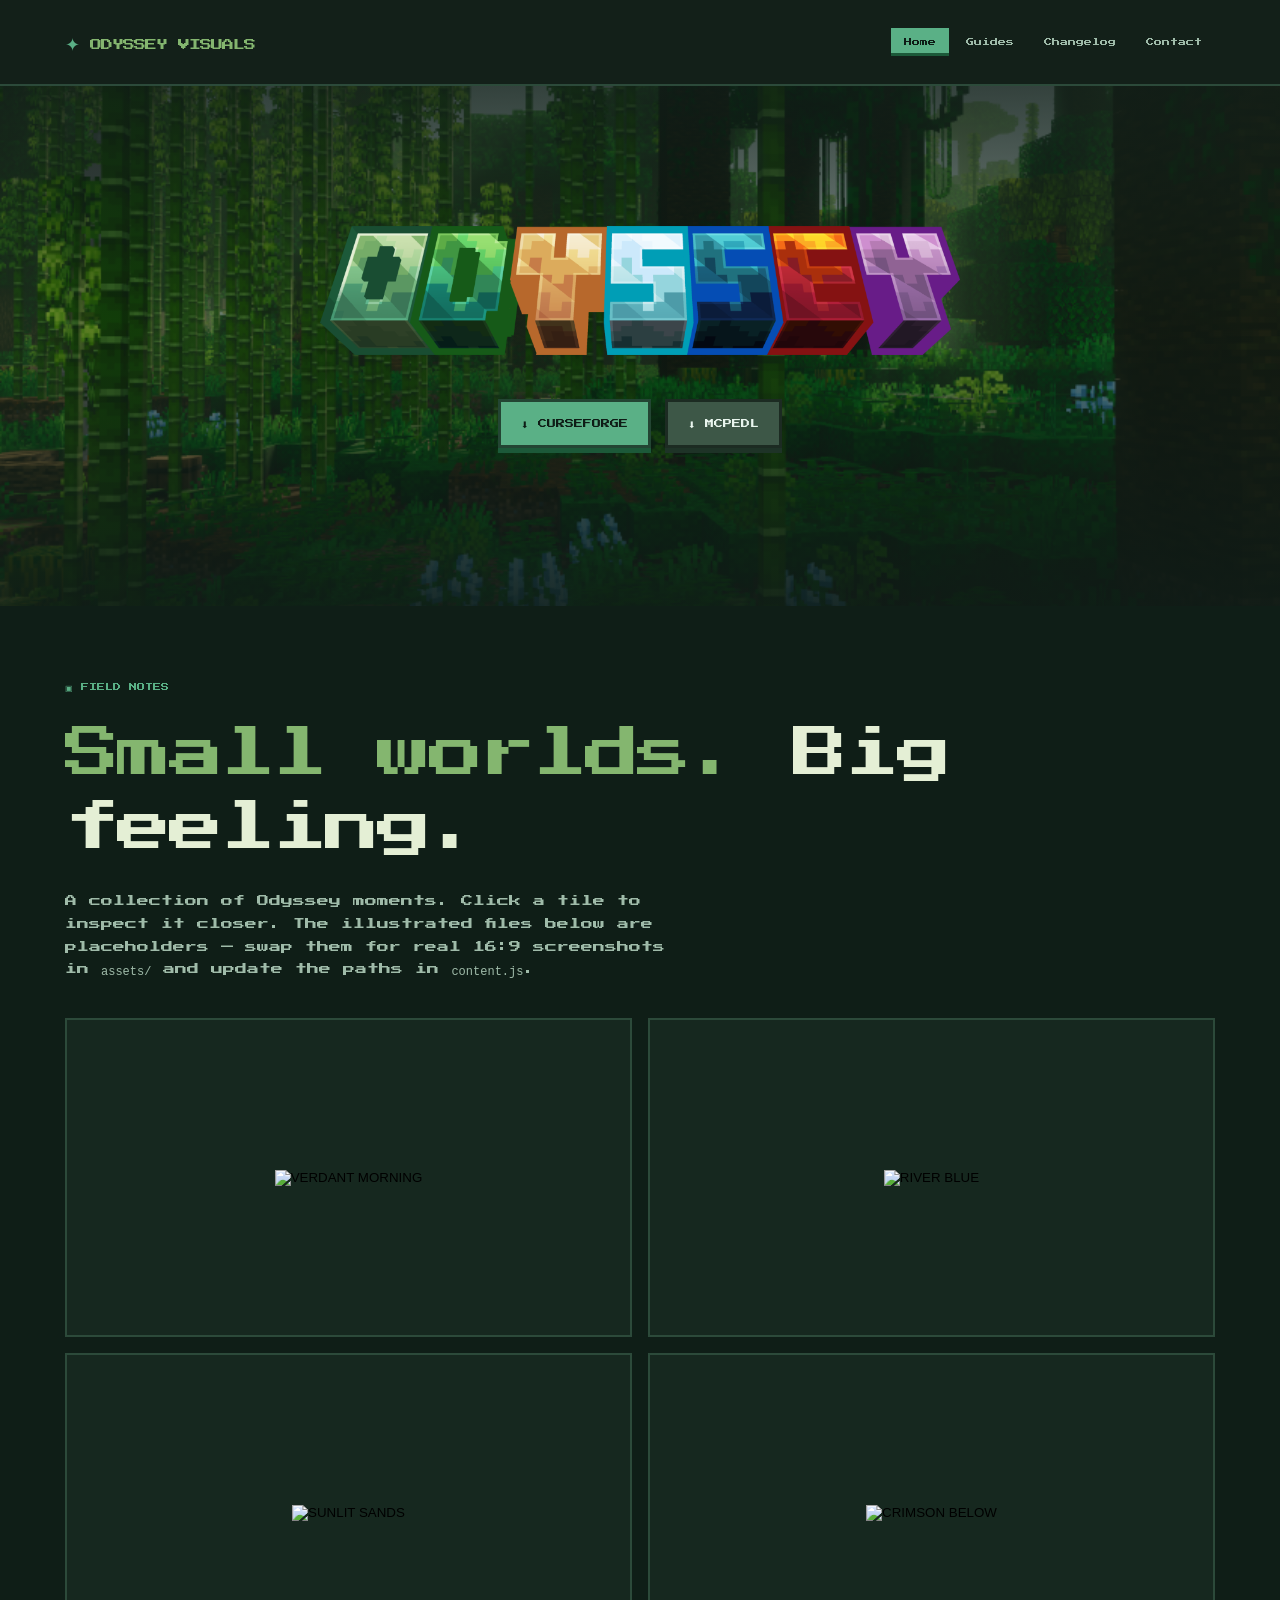
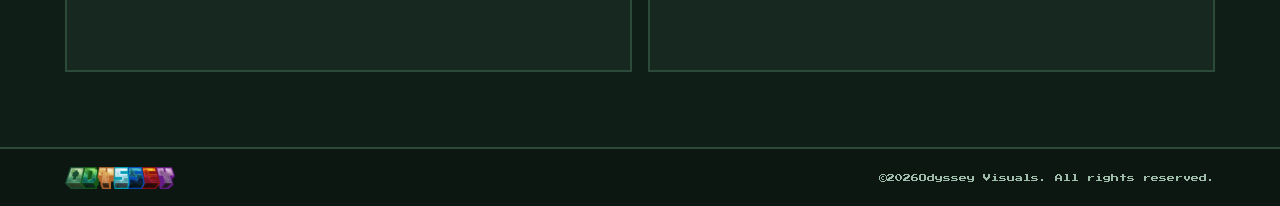
==== index.html @ f7ef612b "website files" ====
<!doctype html>
<html lang="en">
<head>
<meta charset="utf-8">
<meta name="viewport" content="width=device-width,initial-scale=1">
<title>Odyssey Visuals | Minecraft Bedrock Visual Pack</title>
<meta name="description" content="Odyssey Visuals is a cinematic visual pack for Minecraft Bedrock — softer light, atmospheric skies, and hand-tuned biome color.">
<link rel="canonical" href="https://odysseyvisuals.example.com/">
<meta property="og:type" content="website">
<meta property="og:title" content="Odyssey Visuals | Minecraft Bedrock Visual Pack">
<meta property="og:description" content="Cinematic skies, gentler light, and hand-tuned biome color for Minecraft Bedrock.">
<meta property="og:image" content="assets/forest-odyssey.png">
<meta property="og:url" content="https://odysseyvisuals.example.com/">
<meta name="twitter:card" content="summary_large_image">
<link rel="icon" href="assets/favicon.png" type="image/png">
<link rel="preconnect" href="https://fonts.googleapis.com">
<link rel="preconnect" href="https://fonts.gstatic.com" crossorigin>
<link rel="stylesheet" href="https://fonts.googleapis.com/css2?family=Manrope:wght@400;600;700;800&family=Press+Start+2P&display=swap">
<link rel="stylesheet" href="styles.css">
</head>
<body data-page="home">
<a class="skip-link" href="#main">Skip to content</a>
<header class="site-header" id="site-header"></header>

<main id="main">
  <section class="hero hero-banner">
    <div class="hero-banner-scrim" aria-hidden="true"></div>
    <div class="shell hero-banner-inner">
      <img class="hero-logo" src="assets/logo.png" alt="Odyssey Visuals logo">
      <div class="actions" id="hero-actions"></div>
    </div>
  </section>

  <section class="content-section gallery-page">
    <div class="shell gallery-intro">
      <p class="pixel-tag">▣ FIELD NOTES</p>
      <h2>Small worlds. <em>Big feeling.</em></h2>
      <p>A collection of Odyssey moments. Click a tile to inspect it closer. The illustrated files below are placeholders — swap them for real 16:9 screenshots in <code>assets/</code> and update the paths in <code>content.js</code>.</p>
    </div>
    <div class="shell home-gallery-grid" id="gallery-grid"></div>
  </section>

</main>

<dialog class="lightbox" aria-label="Expanded gallery image">
  <button class="lightbox-close" aria-label="Close gallery">×</button>
  <img src="" alt="">
</dialog>

<footer class="site-footer" id="site-footer"></footer>
<script src="content.js"></script>
<script src="site.js"></script>
<script src="script.js"></script>
</body>
</html>
---- styles.css ----
:root{
  --bg:#0f1e17;
  --panel:#16281f;
  --panel-line:#2c4a3a;
  --ink:#e9f5ee;
  --muted:#9fbba9;
  --jade:#5ab086;
  --jade-light:#84b66f;
  --jade-deep:#1c5939;
  --mist:#cbe0af;
  --mint:#e4efd5;
  --line:#5ab0862e;
  --discord:#5865f2;
  --discord-dark:#3c45a5;
  --discord-light:#eef0ff;
  --pixel:'Press Start 2P',monospace
}
*{box-sizing:border-box}
html{scroll-behavior:smooth}
body{margin:0;background:var(--bg);color:var(--ink);font:12px/1.9 var(--pixel)}
.shell{width:min(1150px,calc(100% - 48px));margin:auto}
.skip-link{position:fixed;top:-60px;left:20px;z-index:20;background:var(--jade);color:#0e1c16;padding:8px}
.skip-link:focus{top:15px}
a{color:inherit;text-decoration:none}
h1,h2,h3,p{margin-top:0}
h1,h2{font:clamp(27px,4.4vw,55px)/1.35 var(--pixel);letter-spacing:-3px;margin-bottom:25px;color:var(--jade-light)}
h1 em,h2 em{font-style:normal;color:var(--mint)}
.pixel-tag{font:8px/1.7 var(--pixel);color:var(--jade);margin:0 0 22px;line-height:1.7}

/* ---------- Header ---------- */
.site-header{position:relative;z-index:8;border-bottom:2px solid var(--panel-line);background:#132019}
.nav{min-height:84px;display:flex;align-items:center;justify-content:space-between;gap:20px}
.brand{font:12px/1 var(--pixel);letter-spacing:-1px;color:var(--jade-light);white-space:nowrap}
.brand span{color:var(--jade);font-size:18px}
.nav-links{display:flex;align-items:center;gap:4px}
.nav-links a{padding:10px 13px;color:var(--muted);font:8px/1 var(--pixel);border:none;white-space:nowrap;border-radius:0;transition:background .15s,color .15s}
.nav-links a:hover{color:var(--ink);background:#1e332a}
.nav-links a.active{
  color:#0e1c16;
  background:var(--jade);
  box-shadow:inset 0 -3px 0 0 #1c5939;
}
.menu-toggle{display:none}

/* ---------- Buttons / stats ---------- */
.actions{display:flex;gap:14px;flex-wrap:wrap;margin:30px 0 20px}
.mc-button{
  position:relative;
  display:inline-block;
  background:#3d5747;
  color:var(--ink);
  padding:15px 20px;
  font:9px/1.5 var(--pixel);
  border:3px solid #1c2b22;
  border-radius:0;
  box-shadow:0 5px 0 0 #1e3327;
  transform:translateY(0);
  transition:transform .12s ease,box-shadow .12s ease,filter .1s ease;
}
.mc-button:hover{
  filter:brightness(1.15);
  transform:translateY(-3px);
  box-shadow:0 8px 0 0 #1e3327;
}
.mc-button:active{
  transform:translateY(2px);
  box-shadow:0 2px 0 0 #1e3327;
  filter:brightness(.9);
}
.mc-button.primary{
  background:var(--jade);
  color:#0e1c16;
  border-color:#234533;
  box-shadow:0 5px 0 0 #1c5939;
}
.mc-button.primary:hover{
  box-shadow:0 8px 0 0 #1c5939;
}
.mc-button.primary:active{
  box-shadow:0 2px 0 0 #1c5939;
}
.stat-row{display:flex;flex-wrap:wrap;gap:20px;color:var(--muted);font:8px/1.5 var(--pixel)}

/* ---------- Hero ---------- */
.hero-banner{padding:0;min-height:520px;display:flex;align-items:center;justify-content:center;position:relative;background:url('assets/hero-banner.png') center/cover no-repeat,#152219}
.hero-banner-scrim{position:absolute;inset:0;background:linear-gradient(180deg,#101c17cc,#101c1766 45%,#101c17e6)}
.hero-banner-inner{position:relative;z-index:1;text-align:center;display:flex;flex-direction:column;align-items:center;padding:70px 0}
.hero-logo{width:min(640px,85%);height:auto}
.hero-banner-inner .pixel-tag{margin:26px 0 6px;text-align:center}
.hero-banner-inner .actions{justify-content:center;margin:44px 0 18px}
.hero-banner-inner .stat-row{justify-content:center}

/* ---------- Sections ---------- */
.block-section{padding:88px 0}
.intro{background:var(--panel)}
.two-col{display:grid;grid-template-columns:1fr .9fr;gap:80px;align-items:end}
.two-col>p{color:var(--muted);font-size:14px}
.home-cards{display:grid;grid-template-columns:repeat(3,1fr);gap:15px;margin-top:55px}
.path-card{min-height:175px;padding:23px;display:flex;flex-direction:column;border:2px solid var(--panel-line);background:var(--panel);border-radius:0;transition:border-color .15s,transform .15s}
.path-card:hover{border-color:var(--jade);transform:translateY(-3px)}
.path-card span{font-size:31px;margin-bottom:auto;color:var(--jade)}
.path-card b{font:11px/1.5 var(--pixel)}
.path-card small{color:var(--muted);margin-top:12px;font:7px/1.5 var(--pixel)}

.update-strip{padding:70px 0;background:var(--panel);border-top:2px solid var(--panel-line);border-bottom:2px solid var(--panel-line)}
.update-inner{display:flex;justify-content:space-between;align-items:center;gap:30px}
.update-inner h2{font-size:27px;margin:0 0 12px}
.update-inner p:not(.pixel-tag){color:var(--muted);margin:0;font-size:12px}

.site-footer{border-top:2px solid var(--panel-line);background:#0d1712;padding:18px 0}
.footer-inner{display:flex;justify-content:space-between;gap:16px;align-items:center;color:var(--muted);font-size:8px}
.footer-inner p{font-size:8px;margin:0;line-height:1;display:flex;align-items:center}
.footer-brand{display:inline-flex;align-items:center}
.footer-brand img{height:22px;width:auto;display:block}
.footer-social a{color:var(--jade-light);text-decoration:underline}
.footer-social a:hover{color:var(--jade)}

.page-hero{padding:70px 0 52px;border-bottom:2px solid var(--panel-line);background:var(--panel)}
.page-hero h1{margin:0}
.page-hero p{max-width:680px;color:var(--muted)}
.page-intro{margin-bottom:34px}
.page-intro h1{font-size:clamp(24px,3.4vw,38px)}
.page-intro p:not(.pixel-tag){max-width:600px;color:var(--muted);margin-top:10px;font-size:12px}

/* ---------- Discord / email ---------- */
.discord-section{padding:90px 0 70px;margin-top:0;background:var(--discord);overflow:hidden}
.discord-inner{display:flex;align-items:center;justify-content:space-between;gap:50px}
.discord-copy{max-width:520px}
.discord-float{width:min(400px,40vw);height:auto;flex-shrink:0;filter:drop-shadow(0 18px 22px #23278477);transform:rotate(12deg);animation:discord-bob 4.5s ease-in-out infinite}
@keyframes discord-bob{
  0%,100%{transform:rotate(12deg) translateY(0)}
  50%{transform:rotate(12deg) translateY(-26px)}
}
.discord-section .pixel-tag{color:#c7cdff}
.discord-section h2{color:#fff;margin-bottom:18px}
.discord-section h2 em{color:var(--discord-light);font-style:normal}
.discord-copy>p:not(.pixel-tag){max-width:480px;margin:0 0 14px;color:#dfe2ff;font-size:12px}
.discord-copy>p:not(.pixel-tag)+a{margin-top:16px;display:inline-block}
.discord-section .mc-button.primary{
  background:var(--discord-light);
  color:var(--discord-dark);
  border-color:#2c3380;
  box-shadow:0 5px 0 0 #2c3380;
}
.discord-section .mc-button.primary:hover{box-shadow:0 8px 0 0 #2c3380}
.discord-section .mc-button.primary:active{box-shadow:0 2px 0 0 #2c3380}
.email-section{background:var(--bg)}
.email-inner{display:grid;grid-template-columns:.8fr 1.2fr;gap:60px}
.email-inner>.email-copy>p:not(.pixel-tag){color:var(--muted);font-size:12px}

/* ---------- Panels / features / guides ---------- */
.content-section{padding:75px 0}
.pixel-panel{background:var(--panel);border:2px solid var(--panel-line);border-radius:0;padding:27px}
.feature-grid{display:grid;grid-template-columns:repeat(2,1fr);gap:16px}
.feature-card h3,.guide h3{font:12px/1.6 var(--pixel);margin:0 0 16px;color:var(--jade-light)}
.feature-card p{color:var(--muted);font-size:12px;margin:0}
.feature-icon{color:var(--jade);font-size:27px;display:block;margin-bottom:28px}

.guides-grid{display:grid;grid-template-columns:repeat(3,1fr);gap:16px}
.guide .platform{display:block;margin-bottom:22px;color:var(--mist);font:10px/1.5 var(--pixel)}
.guide ol{margin:0;padding-left:22px;color:var(--muted);font-size:12px}
.guide li{padding:8px 0}
.guide a{color:var(--jade);text-decoration:underline}

.faq{margin-top:55px}
.faq details{border-bottom:2px solid var(--line);padding:16px 0}
.faq summary{cursor:pointer;font:9px/1.8 var(--pixel);color:var(--jade-light);list-style:none}
.faq summary:after{content:'+';float:right;color:var(--jade)}
.faq details[open] summary:after{content:'−'}
.faq p{max-width:700px;color:var(--muted);font-size:12px;margin:14px 0 0}

/* ---------- Gallery ---------- */
.gallery-intro{margin-bottom:34px}
.gallery-intro h1{font-size:clamp(24px,3.4vw,38px);display:flex;flex-wrap:wrap;gap:0 14px;align-items:baseline}
.gallery-intro p:not(.pixel-tag){max-width:600px;color:var(--muted);margin-top:10px;font-size:12px}
.gallery-item{border:2px solid var(--panel-line);padding:0;background:var(--panel);position:relative;overflow:hidden;cursor:zoom-in;border-radius:0}
.gallery-item img{width:100%;height:100%;object-fit:cover;transition:transform .3s}
.gallery-item:hover img{transform:scale(1.05)}
.gallery-item span{position:absolute;left:10px;bottom:10px;padding:8px;background:#101c17e8;font:7px/1.5 var(--pixel);color:var(--jade-light)}
.home-gallery-grid{display:grid;grid-template-columns:repeat(2,1fr);gap:16px}
.home-gallery-grid .gallery-item{aspect-ratio:16/9;width:100%}
.home-gallery-grid .gallery-item img{width:100%;height:100%;object-fit:cover}

.lightbox{max-width:min(950px,92vw);width:90vw;padding:14px;border:2px solid var(--jade-deep);background:var(--bg);color:var(--ink);border-radius:0}
.lightbox::backdrop{background:#0a120ecc}
.lightbox img{display:block;width:100%;max-height:78vh;object-fit:contain}
.lightbox-close{position:absolute;right:22px;top:22px;background:#16261f;color:var(--jade);border:2px solid var(--jade);font:20px var(--pixel);cursor:pointer;border-radius:0}

/* ---------- Contact form ---------- */
.contact-form label{display:block;font:8px/1.5 var(--pixel);color:var(--jade-light);margin-bottom:17px}
input,textarea{display:block;width:100%;margin-top:9px;padding:12px;border:2px solid var(--panel-line);background:#0d1712;color:var(--ink);font:11px/1.7 var(--pixel);outline:0;border-radius:0}
input:focus,textarea:focus{border-color:var(--jade)}
textarea{resize:vertical}
.form-row{display:grid;grid-template-columns:1fr 1fr;gap:14px}
.form-status{color:var(--jade);font-size:11px;margin:15px 0 0}

/* ---------- Changelog ---------- */
.changelog{margin-top:45px}
.change{padding:20px 0;border-bottom:2px solid var(--line);cursor:pointer;transition:padding-left .15s}
.change:hover,.change:focus-visible{padding-left:10px}
.change b{font:9px/1.6 var(--pixel);color:var(--mist)}
.change h3{font-size:16px;margin:10px 0;color:var(--jade-light)}
.change p{color:var(--muted);font-size:12px;margin:0}
.change-more{display:inline-block;margin-top:12px;font:7px/1.5 var(--pixel);color:var(--jade)}
.changelog-modal #changelog-modal-body b{font:9px/1.6 var(--pixel);color:var(--mist)}
.changelog-modal #changelog-modal-body h3{font-size:20px;margin:12px 0 20px;color:var(--jade-light)}
.changelog-modal .change-details{margin:0;padding-left:20px;color:var(--muted);font-size:13px;line-height:1.8}
.changelog-modal .change-details li{padding:4px 0}

/* ---------- Misc ---------- */
.reveal{opacity:0;transform:translateY(15px);transition:.55s}
.reveal.show{opacity:1;transform:none}
:focus-visible{outline:2px solid var(--jade);outline-offset:2px}
.error-page{padding:120px 0;text-align:center}
.error-page .pixel-tag{justify-content:center}
.error-page h1{font-size:clamp(40px,8vw,80px)}

/* ---------- Responsive ---------- */
@media(max-width:850px){
  .menu-toggle{display:flex;flex-direction:column;gap:4px;background:transparent;border:0}
  .menu-toggle i{width:23px;height:3px;background:var(--jade)}
  .nav-links{display:none;position:absolute;left:24px;right:24px;top:75px;background:#132019;border:2px solid var(--panel-line);padding:16px;flex-direction:column;align-items:stretch;z-index:5;border-radius:0}
  .nav-links.is-open{display:flex}
  .nav-links a{padding:14px}
  .two-col,.email-inner{grid-template-columns:1fr;gap:38px}
  .discord-inner{flex-direction:column;text-align:center}
  .discord-copy{max-width:100%}
  .discord-copy>p:not(.pixel-tag){margin-left:auto;margin-right:auto}
  .guides-grid{grid-template-columns:1fr}
  .feature-grid{grid-template-columns:1fr 1fr}
  .update-inner{align-items:flex-start;flex-direction:column}
  .footer-inner{align-items:flex-start;flex-direction:column}
  .home-gallery-grid{grid-template-columns:1fr}
}
@media(max-width:520px){
  .shell{width:min(100% - 30px,1150px)}
  h1,h2{letter-spacing:-2px}
  .home-cards,.feature-grid{grid-template-columns:1fr}
  .form-row{grid-template-columns:1fr}
  .stat-row{gap:10px}
  .footer-inner{font-size:7px}
  .hero-banner{min-height:400px}
  .hero-logo{width:90%}
  .discord-section{padding:56px 0}
  .discord-float{width:min(150px,55vw);height:auto}
}
@media(prefers-reduced-motion:reduce){
  .reveal{opacity:1;transform:none;transition:none}
  html{scroll-behavior:auto}
  .discord-float{animation:none;transform:rotate(12deg)}
}
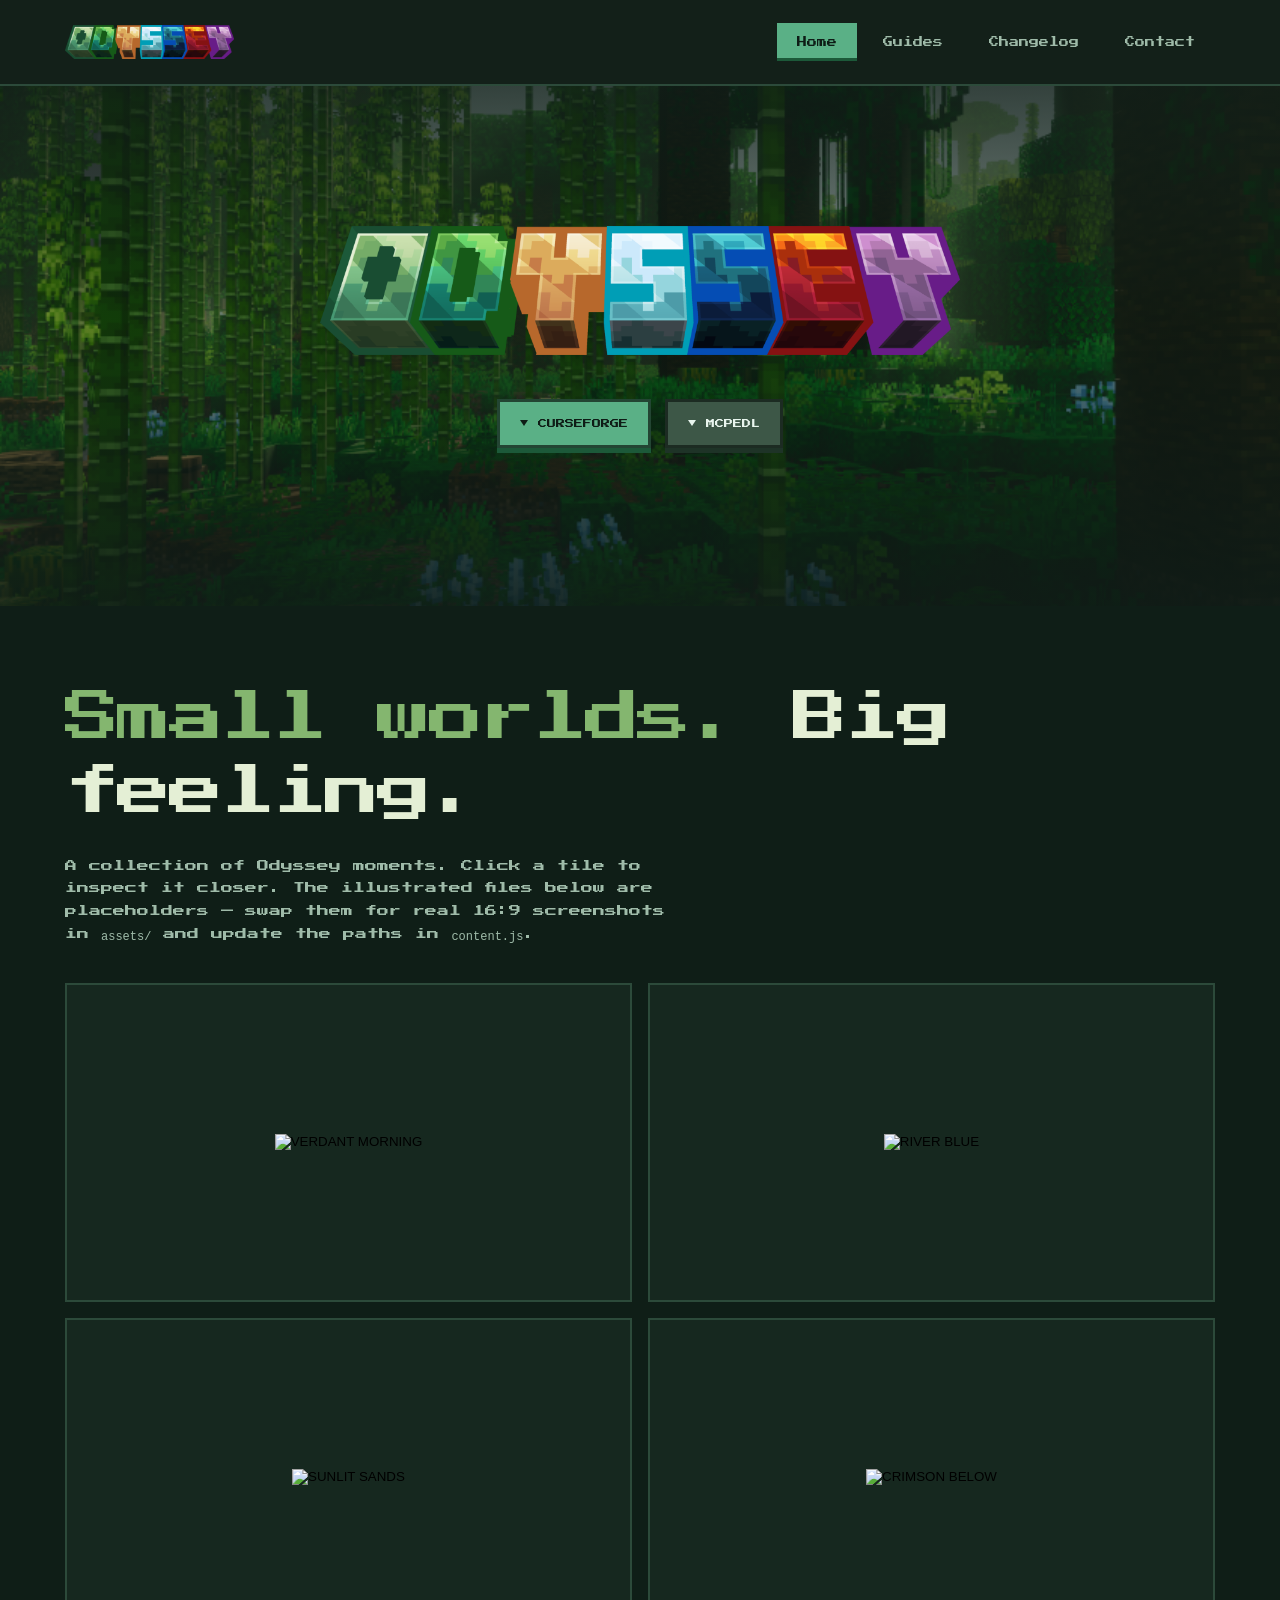
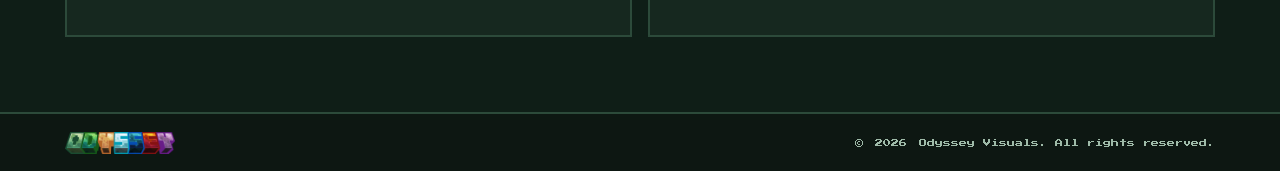
==== commit e79ab456: "many page updates]" ====
--- a/index.html
+++ b/index.html
@@ -33,7 +33,6 @@
 
   <section class="content-section gallery-page">
     <div class="shell gallery-intro">
-      <p class="pixel-tag">▣ FIELD NOTES</p>
       <h2>Small worlds. <em>Big feeling.</em></h2>
       <p>A collection of Odyssey moments. Click a tile to inspect it closer. The illustrated files below are placeholders — swap them for real 16:9 screenshots in <code>assets/</code> and update the paths in <code>content.js</code>.</p>
     </div>
--- a/styles.css
+++ b/styles.css
@@ -30,10 +30,10 @@
 /* ---------- Header ---------- */
 .site-header{position:relative;z-index:8;border-bottom:2px solid var(--panel-line);background:#132019}
 .nav{min-height:84px;display:flex;align-items:center;justify-content:space-between;gap:20px}
-.brand{font:12px/1 var(--pixel);letter-spacing:-1px;color:var(--jade-light);white-space:nowrap}
-.brand span{color:var(--jade);font-size:18px}
-.nav-links{display:flex;align-items:center;gap:4px}
-.nav-links a{padding:10px 13px;color:var(--muted);font:8px/1 var(--pixel);border:none;white-space:nowrap;border-radius:0;transition:background .15s,color .15s}
+.brand{display:inline-flex;align-items:center}
+.brand img{height:34px;width:auto;display:block}
+.nav-links{display:flex;align-items:center;gap:6px}
+.nav-links a{padding:14px 20px;color:var(--muted);font:10px/1 var(--pixel);border:none;white-space:nowrap;border-radius:0;transition:background .15s,color .15s}
 .nav-links a:hover{color:var(--ink);background:#1e332a}
 .nav-links a.active{
   color:#0e1c16;
@@ -46,7 +46,9 @@
 .actions{display:flex;gap:14px;flex-wrap:wrap;margin:30px 0 20px}
 .mc-button{
   position:relative;
-  display:inline-block;
+  display:inline-flex;
+  align-items:center;
+  gap:10px;
   background:#3d5747;
   color:var(--ink);
   padding:15px 20px;
@@ -79,6 +81,9 @@
 .mc-button.primary:active{
   box-shadow:0 2px 0 0 #1c5939;
 }
+.mc-icon-arrow{display:inline-block;width:0;height:0;border-top:4px solid transparent;border-bottom:4px solid transparent;border-left:6px solid currentColor;vertical-align:middle}
+.mc-icon-arrow-left{display:inline-block;width:0;height:0;border-top:4px solid transparent;border-bottom:4px solid transparent;border-right:6px solid currentColor;vertical-align:middle}
+.mc-icon-down{display:inline-block;width:0;height:0;border-left:4px solid transparent;border-right:4px solid transparent;border-top:6px solid currentColor;vertical-align:middle}
 .stat-row{display:flex;flex-wrap:wrap;gap:20px;color:var(--muted);font:8px/1.5 var(--pixel)}
 
 /* ---------- Hero ---------- */
@@ -109,7 +114,7 @@
 
 .site-footer{border-top:2px solid var(--panel-line);background:#0d1712;padding:18px 0}
 .footer-inner{display:flex;justify-content:space-between;gap:16px;align-items:center;color:var(--muted);font-size:8px}
-.footer-inner p{font-size:8px;margin:0;line-height:1;display:flex;align-items:center}
+.footer-inner p{font-size:8px;margin:0;line-height:1;display:flex;align-items:center;gap:4px}
 .footer-brand{display:inline-flex;align-items:center}
 .footer-brand img{height:22px;width:auto;display:block}
 .footer-social a{color:var(--jade-light);text-decoration:underline}
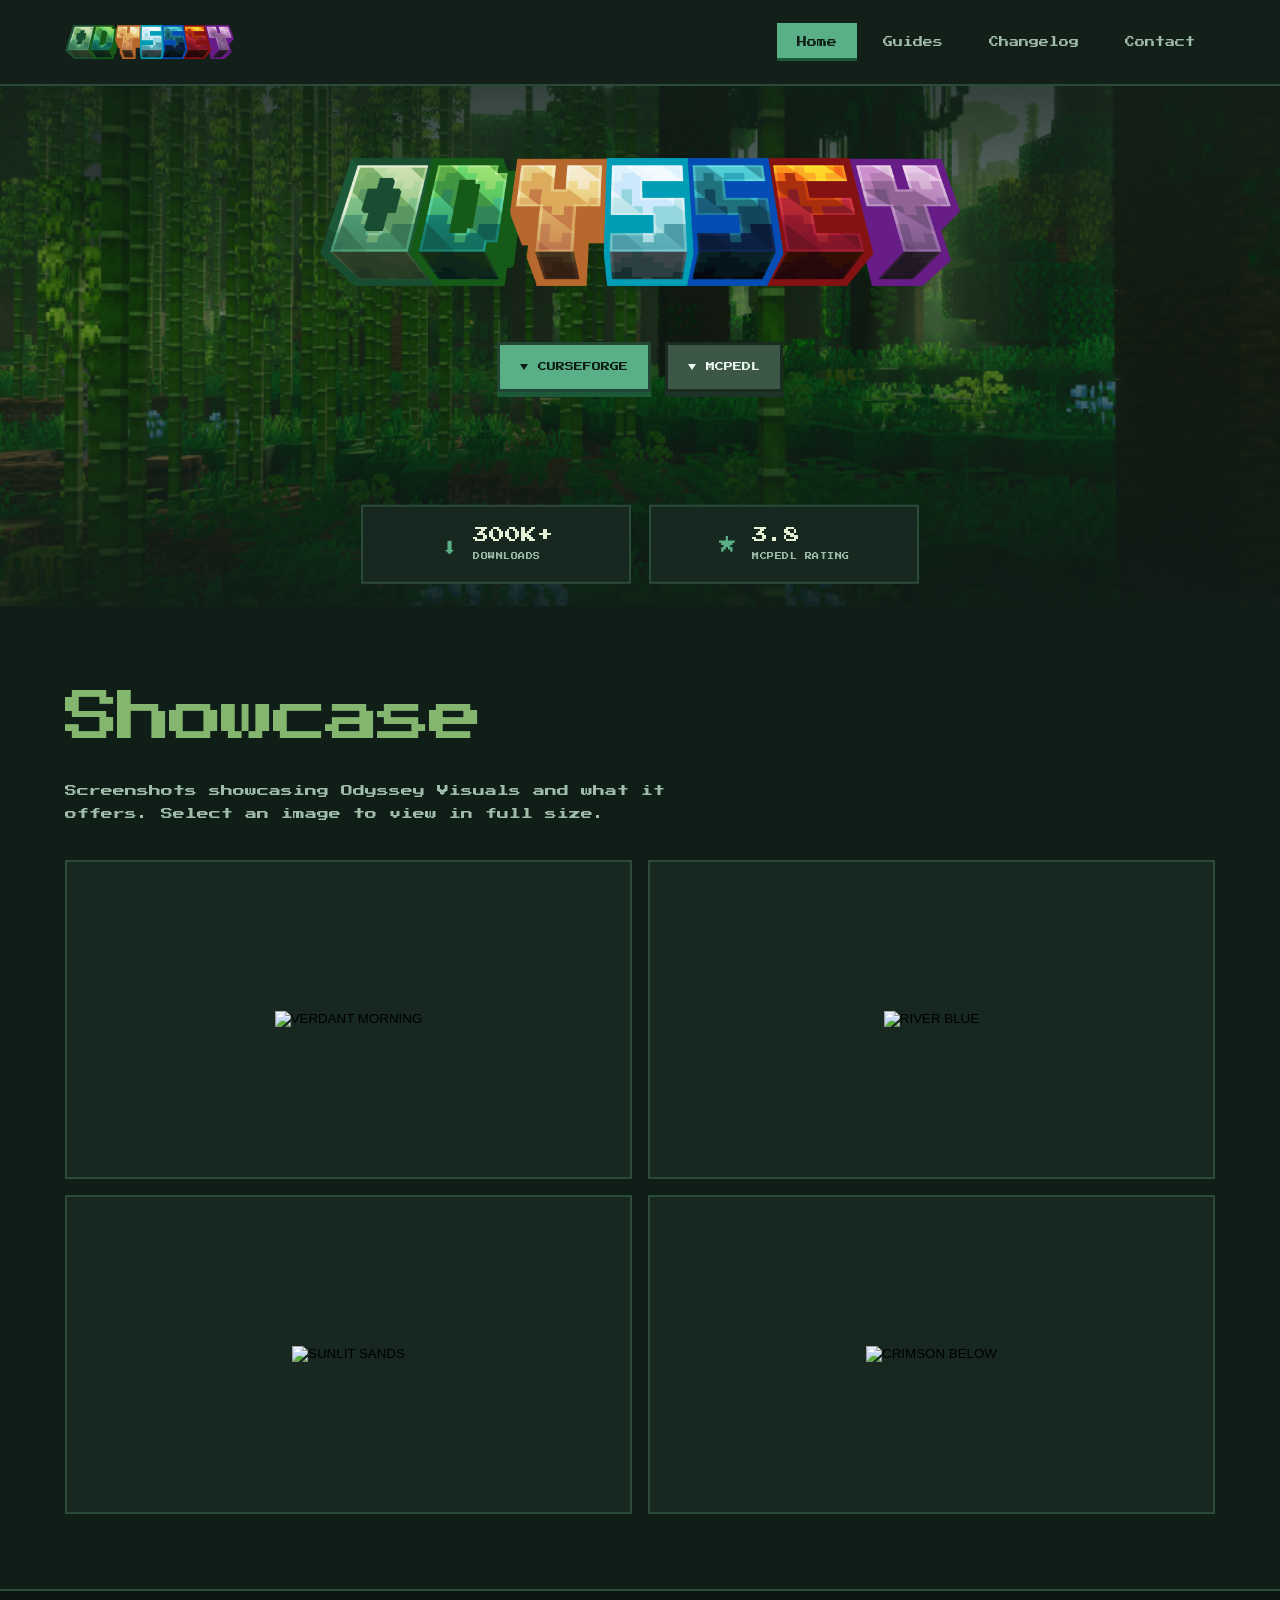
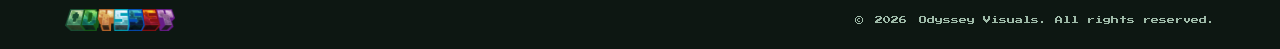
==== commit 4a8ce25d: "more tweaks" ====
--- a/index.html
+++ b/index.html
@@ -29,12 +29,13 @@
       <img class="hero-logo" src="assets/logo.png" alt="Odyssey Visuals logo">
       <div class="actions" id="hero-actions"></div>
     </div>
+    <div class="shell stats-strip" id="stats-strip"></div>
   </section>
 
   <section class="content-section gallery-page">
     <div class="shell gallery-intro">
-      <h2>Small worlds. <em>Big feeling.</em></h2>
-      <p>A collection of Odyssey moments. Click a tile to inspect it closer. The illustrated files below are placeholders — swap them for real 16:9 screenshots in <code>assets/</code> and update the paths in <code>content.js</code>.</p>
+      <h2>Showcase</h2>
+      <p>Screenshots showcasing Odyssey Visuals and what it offers. Select an image to view in full size.</p>
     </div>
     <div class="shell home-gallery-grid" id="gallery-grid"></div>
   </section>
--- a/styles.css
+++ b/styles.css
@@ -87,12 +87,12 @@
 .stat-row{display:flex;flex-wrap:wrap;gap:20px;color:var(--muted);font:8px/1.5 var(--pixel)}
 
 /* ---------- Hero ---------- */
-.hero-banner{padding:0;min-height:520px;display:flex;align-items:center;justify-content:center;position:relative;background:url('assets/hero-banner.png') center/cover no-repeat,#152219}
+.hero-banner{padding:0 0 60px;min-height:520px;display:flex;flex-direction:column;align-items:center;justify-content:center;position:relative;background:url('assets/hero-banner.png') center/cover no-repeat,#152219}
 .hero-banner-scrim{position:absolute;inset:0;background:linear-gradient(180deg,#101c17cc,#101c1766 45%,#101c17e6)}
 .hero-banner-inner{position:relative;z-index:1;text-align:center;display:flex;flex-direction:column;align-items:center;padding:70px 0}
 .hero-logo{width:min(640px,85%);height:auto}
 .hero-banner-inner .pixel-tag{margin:26px 0 6px;text-align:center}
-.hero-banner-inner .actions{justify-content:center;margin:44px 0 18px}
+.hero-banner-inner .actions{justify-content:center;margin:56px 0 0}
 .hero-banner-inner .stat-row{justify-content:center}
 
 /* ---------- Sections ---------- */
@@ -149,6 +149,28 @@
 }
 .discord-section .mc-button.primary:hover{box-shadow:0 8px 0 0 #2c3380}
 .discord-section .mc-button.primary:active{box-shadow:0 2px 0 0 #2c3380}
+.shine-btn{overflow:hidden}
+.shine-btn::after{
+  content:'';
+  position:absolute;
+  top:-40%;
+  left:-60%;
+  width:35%;
+  height:180%;
+  background:linear-gradient(115deg,transparent 0%,transparent 20%,#5865f27a 50%,transparent 80%,transparent 100%);
+  transform:skewX(-20deg);
+  animation:shine-sweep 3.2s ease-in-out infinite;
+  pointer-events:none;
+  mix-blend-mode:multiply;
+}
+@keyframes shine-sweep{
+  0%{left:-60%}
+  35%{left:130%}
+  100%{left:130%}
+}
+@media(prefers-reduced-motion:reduce){
+  .shine-btn::after{animation:none;display:none}
+}
 .email-section{background:var(--bg)}
 .email-inner{display:grid;grid-template-columns:.8fr 1.2fr;gap:60px}
 .email-inner>.email-copy>p:not(.pixel-tag){color:var(--muted);font-size:12px}
@@ -178,6 +200,7 @@
 .gallery-intro{margin-bottom:34px}
 .gallery-intro h1{font-size:clamp(24px,3.4vw,38px);display:flex;flex-wrap:wrap;gap:0 14px;align-items:baseline}
 .gallery-intro p:not(.pixel-tag){max-width:600px;color:var(--muted);margin-top:10px;font-size:12px}
+.gallery-intro p code{font:inherit;background:#0d1712;border:1px solid var(--panel-line);padding:2px 5px;color:var(--mist)}
 .gallery-item{border:2px solid var(--panel-line);padding:0;background:var(--panel);position:relative;overflow:hidden;cursor:zoom-in;border-radius:0}
 .gallery-item img{width:100%;height:100%;object-fit:cover;transition:transform .3s}
 .gallery-item:hover img{transform:scale(1.05)}
@@ -185,6 +208,36 @@
 .home-gallery-grid{display:grid;grid-template-columns:repeat(2,1fr);gap:16px}
 .home-gallery-grid .gallery-item{aspect-ratio:16/9;width:100%}
 .home-gallery-grid .gallery-item img{width:100%;height:100%;object-fit:cover}
+
+.stats-strip{
+  position:relative;
+  z-index:2;
+  transform:translateY(50%);
+  display:flex;
+  justify-content:center;
+  gap:18px;
+  width:min(620px,calc(100% - 48px));
+}
+.stat-block{
+  flex:1;
+  max-width:270px;
+  display:flex;
+  align-items:center;
+  justify-content:center;
+  gap:14px;
+  padding:20px 22px;
+  background:var(--panel);
+  border:2px solid var(--panel-line);
+}
+.stat-icon{flex-shrink:0;display:flex;align-items:center;justify-content:center;font-size:18px;line-height:1;color:var(--jade);width:20px;align-self:center}
+.stat-text{display:flex;flex-direction:column}
+.stat-block b{display:block;font:16px/1 var(--pixel);color:var(--mint);margin-bottom:9px}
+.stat-label{display:block;font:7px/1.5 var(--pixel);color:var(--muted);letter-spacing:.5px;white-space:nowrap}
+@media(max-width:520px){
+  .stats-strip{flex-direction:column;transform:translateY(40%);gap:10px}
+  .stat-block{max-width:none}
+  .hero-banner{padding-bottom:70px}
+}
 
 .lightbox{max-width:min(950px,92vw);width:90vw;padding:14px;border:2px solid var(--jade-deep);background:var(--bg);color:var(--ink);border-radius:0}
 .lightbox::backdrop{background:#0a120ecc}
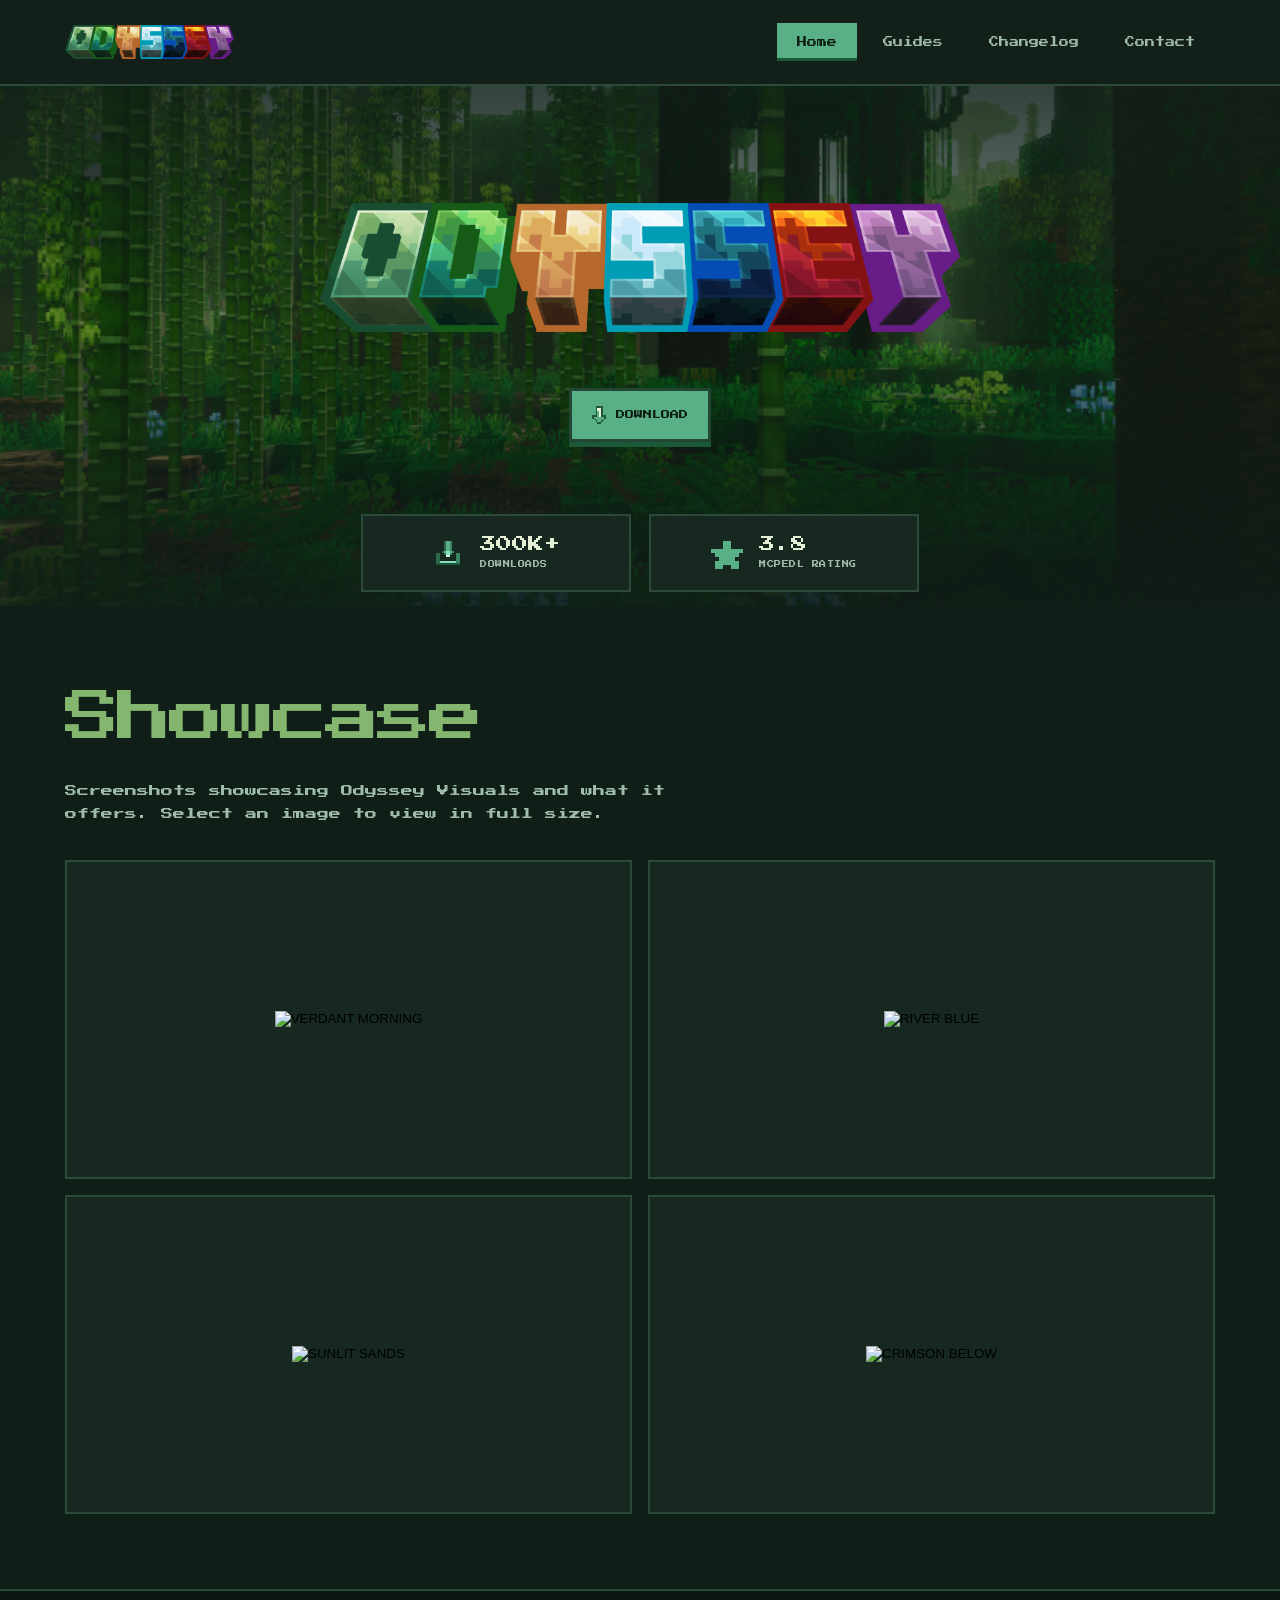
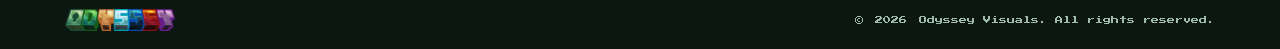
==== commit ecc9f88a: "d" ====
--- a/index.html
+++ b/index.html
@@ -9,14 +9,14 @@
 <meta property="og:type" content="website">
 <meta property="og:title" content="Odyssey Visuals | Minecraft Bedrock Visual Pack">
 <meta property="og:description" content="Cinematic skies, gentler light, and hand-tuned biome color for Minecraft Bedrock.">
-<meta property="og:image" content="assets/forest-odyssey.png">
+<meta property="og:image" content="/assets/forest-odyssey.png">
 <meta property="og:url" content="https://odysseyvisuals.example.com/">
 <meta name="twitter:card" content="summary_large_image">
-<link rel="icon" href="assets/favicon.png" type="image/png">
+<link rel="icon" href="/assets/favicon.png" type="image/png">
 <link rel="preconnect" href="https://fonts.googleapis.com">
 <link rel="preconnect" href="https://fonts.gstatic.com" crossorigin>
 <link rel="stylesheet" href="https://fonts.googleapis.com/css2?family=Manrope:wght@400;600;700;800&family=Press+Start+2P&display=swap">
-<link rel="stylesheet" href="styles.css">
+<link rel="stylesheet" href="/styles.css">
 </head>
 <body data-page="home">
 <a class="skip-link" href="#main">Skip to content</a>
@@ -26,11 +26,20 @@
   <section class="hero hero-banner">
     <div class="hero-banner-scrim" aria-hidden="true"></div>
     <div class="shell hero-banner-inner">
-      <img class="hero-logo" src="assets/logo.png" alt="Odyssey Visuals logo">
+      <img class="hero-logo" src="/assets/logo.png" alt="Odyssey Visuals logo">
       <div class="actions" id="hero-actions"></div>
     </div>
     <div class="shell stats-strip" id="stats-strip"></div>
   </section>
+
+  <dialog class="lightbox download-modal" aria-label="Download options">
+    <button class="lightbox-close" aria-label="Close download options">×</button>
+    <div class="download-modal-body">
+      <p class="pixel-tag">CHOOSE A SOURCE</p>
+      <h3>DOWNLOAD <em>ODYSSEY.</em></h3>
+      <div class="download-options" id="download-options"></div>
+    </div>
+  </dialog>
 
   <section class="content-section gallery-page">
     <div class="shell gallery-intro">
@@ -48,8 +57,8 @@
 </dialog>
 
 <footer class="site-footer" id="site-footer"></footer>
-<script src="content.js"></script>
-<script src="site.js"></script>
-<script src="script.js"></script>
+<script src="/content.js"></script>
+<script src="/site.js"></script>
+<script src="/script.js"></script>
 </body>
 </html>
--- a/styles.css
+++ b/styles.css
@@ -16,8 +16,10 @@
   --pixel:'Press Start 2P',monospace
 }
 *{box-sizing:border-box}
-html{scroll-behavior:smooth}
-body{margin:0;background:var(--bg);color:var(--ink);font:12px/1.9 var(--pixel)}
+html{scroll-behavior:smooth;height:100%}
+body{margin:0;background:var(--bg);color:var(--ink);font:12px/1.9 var(--pixel);min-height:100%;display:flex;flex-direction:column}
+main{flex:1 0 auto}
+.site-header,.site-footer{flex-shrink:0}
 .shell{width:min(1150px,calc(100% - 48px));margin:auto}
 .skip-link{position:fixed;top:-60px;left:20px;z-index:20;background:var(--jade);color:#0e1c16;padding:8px}
 .skip-link:focus{top:15px}
@@ -84,10 +86,12 @@
 .mc-icon-arrow{display:inline-block;width:0;height:0;border-top:4px solid transparent;border-bottom:4px solid transparent;border-left:6px solid currentColor;vertical-align:middle}
 .mc-icon-arrow-left{display:inline-block;width:0;height:0;border-top:4px solid transparent;border-bottom:4px solid transparent;border-right:6px solid currentColor;vertical-align:middle}
 .mc-icon-down{display:inline-block;width:0;height:0;border-left:4px solid transparent;border-right:4px solid transparent;border-top:6px solid currentColor;vertical-align:middle}
+.mc-icon-download{display:inline-flex;align-items:center;justify-content:center;width:14px;height:18px;vertical-align:middle;image-rendering:pixelated;image-rendering:crisp-edges}
+.mc-icon-download img{width:100%;height:100%;display:block}
 .stat-row{display:flex;flex-wrap:wrap;gap:20px;color:var(--muted);font:8px/1.5 var(--pixel)}
 
 /* ---------- Hero ---------- */
-.hero-banner{padding:0 0 60px;min-height:520px;display:flex;flex-direction:column;align-items:center;justify-content:center;position:relative;background:url('assets/hero-banner.png') center/cover no-repeat,#152219}
+.hero-banner{padding:0 0 60px;min-height:520px;display:flex;flex-direction:column;align-items:center;justify-content:center;position:relative;background:url('/assets/hero-banner.png') center/cover no-repeat,#152219}
 .hero-banner-scrim{position:absolute;inset:0;background:linear-gradient(180deg,#101c17cc,#101c1766 45%,#101c17e6)}
 .hero-banner-inner{position:relative;z-index:1;text-align:center;display:flex;flex-direction:column;align-items:center;padding:70px 0}
 .hero-logo{width:min(640px,85%);height:auto}
@@ -141,6 +145,7 @@
 .discord-section h2 em{color:var(--discord-light);font-style:normal}
 .discord-copy>p:not(.pixel-tag){max-width:480px;margin:0 0 14px;color:#dfe2ff;font-size:12px}
 .discord-copy>p:not(.pixel-tag)+a{margin-top:16px;display:inline-block}
+.discord-copy-short{display:none}
 .discord-section .mc-button.primary{
   background:var(--discord-light);
   color:var(--discord-dark);
@@ -149,7 +154,7 @@
 }
 .discord-section .mc-button.primary:hover{box-shadow:0 8px 0 0 #2c3380}
 .discord-section .mc-button.primary:active{box-shadow:0 2px 0 0 #2c3380}
-.shine-btn{overflow:hidden}
+.shine-btn{overflow:hidden;--shine:#5865f27a;--shine-blend:multiply}
 .shine-btn::after{
   content:'';
   position:absolute;
@@ -157,11 +162,11 @@
   left:-60%;
   width:35%;
   height:180%;
-  background:linear-gradient(115deg,transparent 0%,transparent 20%,#5865f27a 50%,transparent 80%,transparent 100%);
+  background:linear-gradient(115deg,transparent 0%,transparent 20%,var(--shine) 50%,transparent 80%,transparent 100%);
   transform:skewX(-20deg);
   animation:shine-sweep 3.2s ease-in-out infinite;
   pointer-events:none;
-  mix-blend-mode:multiply;
+  mix-blend-mode:var(--shine-blend);
 }
 @keyframes shine-sweep{
   0%{left:-60%}
@@ -171,6 +176,7 @@
 @media(prefers-reduced-motion:reduce){
   .shine-btn::after{animation:none;display:none}
 }
+.download-trigger-btn{--shine:#ffffffc0;--shine-blend:screen}
 .email-section{background:var(--bg)}
 .email-inner{display:grid;grid-template-columns:.8fr 1.2fr;gap:60px}
 .email-inner>.email-copy>p:not(.pixel-tag){color:var(--muted);font-size:12px}
@@ -184,6 +190,8 @@
 .feature-icon{color:var(--jade);font-size:27px;display:block;margin-bottom:28px}
 
 .guides-grid{display:grid;grid-template-columns:repeat(3,1fr);gap:16px}
+.guide summary{cursor:default;list-style:none}
+.guide summary::-webkit-details-marker{display:none}
 .guide .platform{display:block;margin-bottom:22px;color:var(--mist);font:10px/1.5 var(--pixel)}
 .guide ol{margin:0;padding-left:22px;color:var(--muted);font-size:12px}
 .guide li{padding:8px 0}
@@ -212,7 +220,8 @@
 .stats-strip{
   position:relative;
   z-index:2;
-  transform:translateY(50%);
+  margin-top:-46px;
+  margin-bottom:-46px;
   display:flex;
   justify-content:center;
   gap:18px;
@@ -224,17 +233,23 @@
   display:flex;
   align-items:center;
   justify-content:center;
-  gap:14px;
-  padding:20px 22px;
+  gap:16px;
+  padding:20px 24px;
   background:var(--panel);
   border:2px solid var(--panel-line);
 }
-.stat-icon{flex-shrink:0;display:flex;align-items:center;justify-content:center;font-size:18px;line-height:1;color:var(--jade);width:20px;align-self:center}
-.stat-text{display:flex;flex-direction:column}
-.stat-block b{display:block;font:16px/1 var(--pixel);color:var(--mint);margin-bottom:9px}
-.stat-label{display:block;font:7px/1.5 var(--pixel);color:var(--muted);letter-spacing:.5px;white-space:nowrap}
+.stat-icon{
+  flex-shrink:0;
+  width:32px;
+  height:32px;
+  image-rendering:pixelated;
+  image-rendering:crisp-edges;
+}
+.stat-text{display:flex;flex-direction:column;justify-content:center;gap:8px}
+.stat-block b{display:block;font:16px/1 var(--pixel);color:var(--mint);margin:0}
+.stat-label{display:block;font:7px/1.5 var(--pixel);color:var(--muted);letter-spacing:.5px;white-space:nowrap;margin:0}
 @media(max-width:520px){
-  .stats-strip{flex-direction:column;transform:translateY(40%);gap:10px}
+  .stats-strip{flex-direction:column;margin-top:-30px;margin-bottom:-30px;gap:10px}
   .stat-block{max-width:none}
   .hero-banner{padding-bottom:70px}
 }
@@ -243,6 +258,24 @@
 .lightbox::backdrop{background:#0a120ecc}
 .lightbox img{display:block;width:100%;max-height:78vh;object-fit:contain}
 .lightbox-close{position:absolute;right:22px;top:22px;background:#16261f;color:var(--jade);border:2px solid var(--jade);font:20px var(--pixel);cursor:pointer;border-radius:0}
+
+/* ---------- Download modal ---------- */
+.download-modal{max-width:420px;width:90vw;padding:34px 28px 30px}
+.download-modal-body h3{margin:0 0 26px}
+.download-options{display:flex;flex-direction:column;gap:14px}
+.download-options .download-source{
+  justify-content:center;
+  width:100%;
+  background:var(--src);
+  border-color:var(--src-dark);
+  box-shadow:0 5px 0 0 var(--src-dark);
+  color:#fff;
+}
+.download-options .download-source:hover{box-shadow:0 8px 0 0 var(--src-dark)}
+.download-options .download-source:active{box-shadow:0 2px 0 0 var(--src-dark)}
+@media(max-width:520px){
+  .download-modal{padding:28px 20px 24px}
+}
 
 /* ---------- Contact form ---------- */
 .contact-form label{display:block;font:8px/1.5 var(--pixel);color:var(--jade-light);margin-bottom:17px}
@@ -284,7 +317,17 @@
   .discord-inner{flex-direction:column;text-align:center}
   .discord-copy{max-width:100%}
   .discord-copy>p:not(.pixel-tag){margin-left:auto;margin-right:auto}
+  .discord-copy-full{display:none}
+  .discord-copy-short{display:block}
   .guides-grid{grid-template-columns:1fr}
+  .guide{padding:18px 20px}
+  .guide summary{cursor:pointer;display:flex;align-items:center;justify-content:space-between;gap:12px}
+  .guide summary .platform{margin-bottom:0}
+  .guide summary h3{margin:0}
+  .guide summary::after{content:'+';color:var(--jade);font-size:16px;flex-shrink:0}
+  .guide[open] summary::after{content:'−'}
+  .guide[open] summary{margin-bottom:18px}
+  .guide ol{padding-left:18px}
   .feature-grid{grid-template-columns:1fr 1fr}
   .update-inner{align-items:flex-start;flex-direction:column}
   .footer-inner{align-items:flex-start;flex-direction:column}
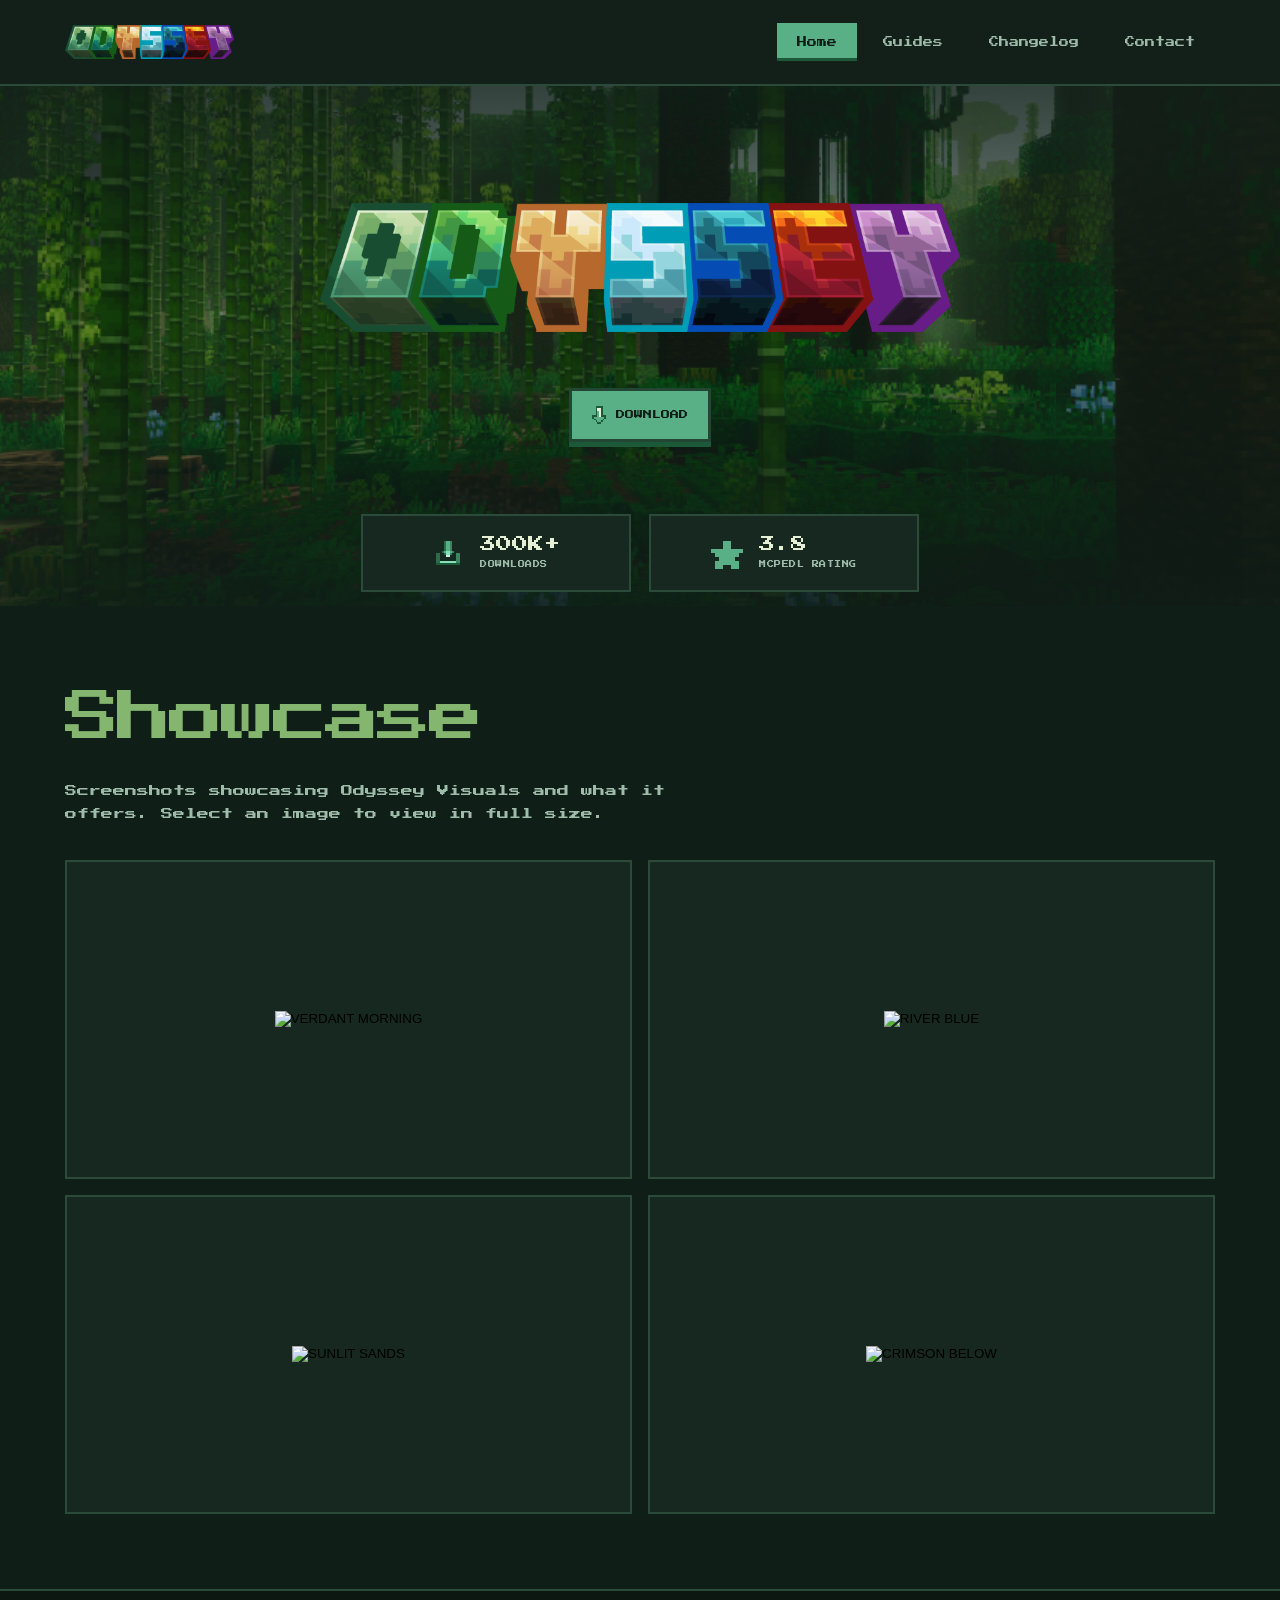
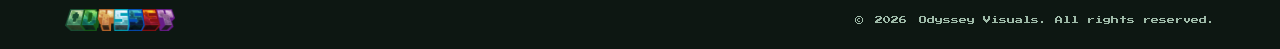
==== commit 21c32dc0: "s" ====
--- a/index.html
+++ b/index.html
@@ -5,12 +5,12 @@
 <meta name="viewport" content="width=device-width,initial-scale=1">
 <title>Odyssey Visuals | Minecraft Bedrock Visual Pack</title>
 <meta name="description" content="Odyssey Visuals is a cinematic visual pack for Minecraft Bedrock — softer light, atmospheric skies, and hand-tuned biome color.">
-<link rel="canonical" href="https://odysseyvisuals.example.com/">
+<link rel="canonical" href="https://odysseyvisuals.github.io/">
 <meta property="og:type" content="website">
 <meta property="og:title" content="Odyssey Visuals | Minecraft Bedrock Visual Pack">
 <meta property="og:description" content="Cinematic skies, gentler light, and hand-tuned biome color for Minecraft Bedrock.">
 <meta property="og:image" content="/assets/forest-odyssey.png">
-<meta property="og:url" content="https://odysseyvisuals.example.com/">
+<meta property="og:url" content="https://odysseyvisuals.github.io/">
 <meta name="twitter:card" content="summary_large_image">
 <link rel="icon" href="/assets/favicon.png" type="image/png">
 <link rel="preconnect" href="https://fonts.googleapis.com">
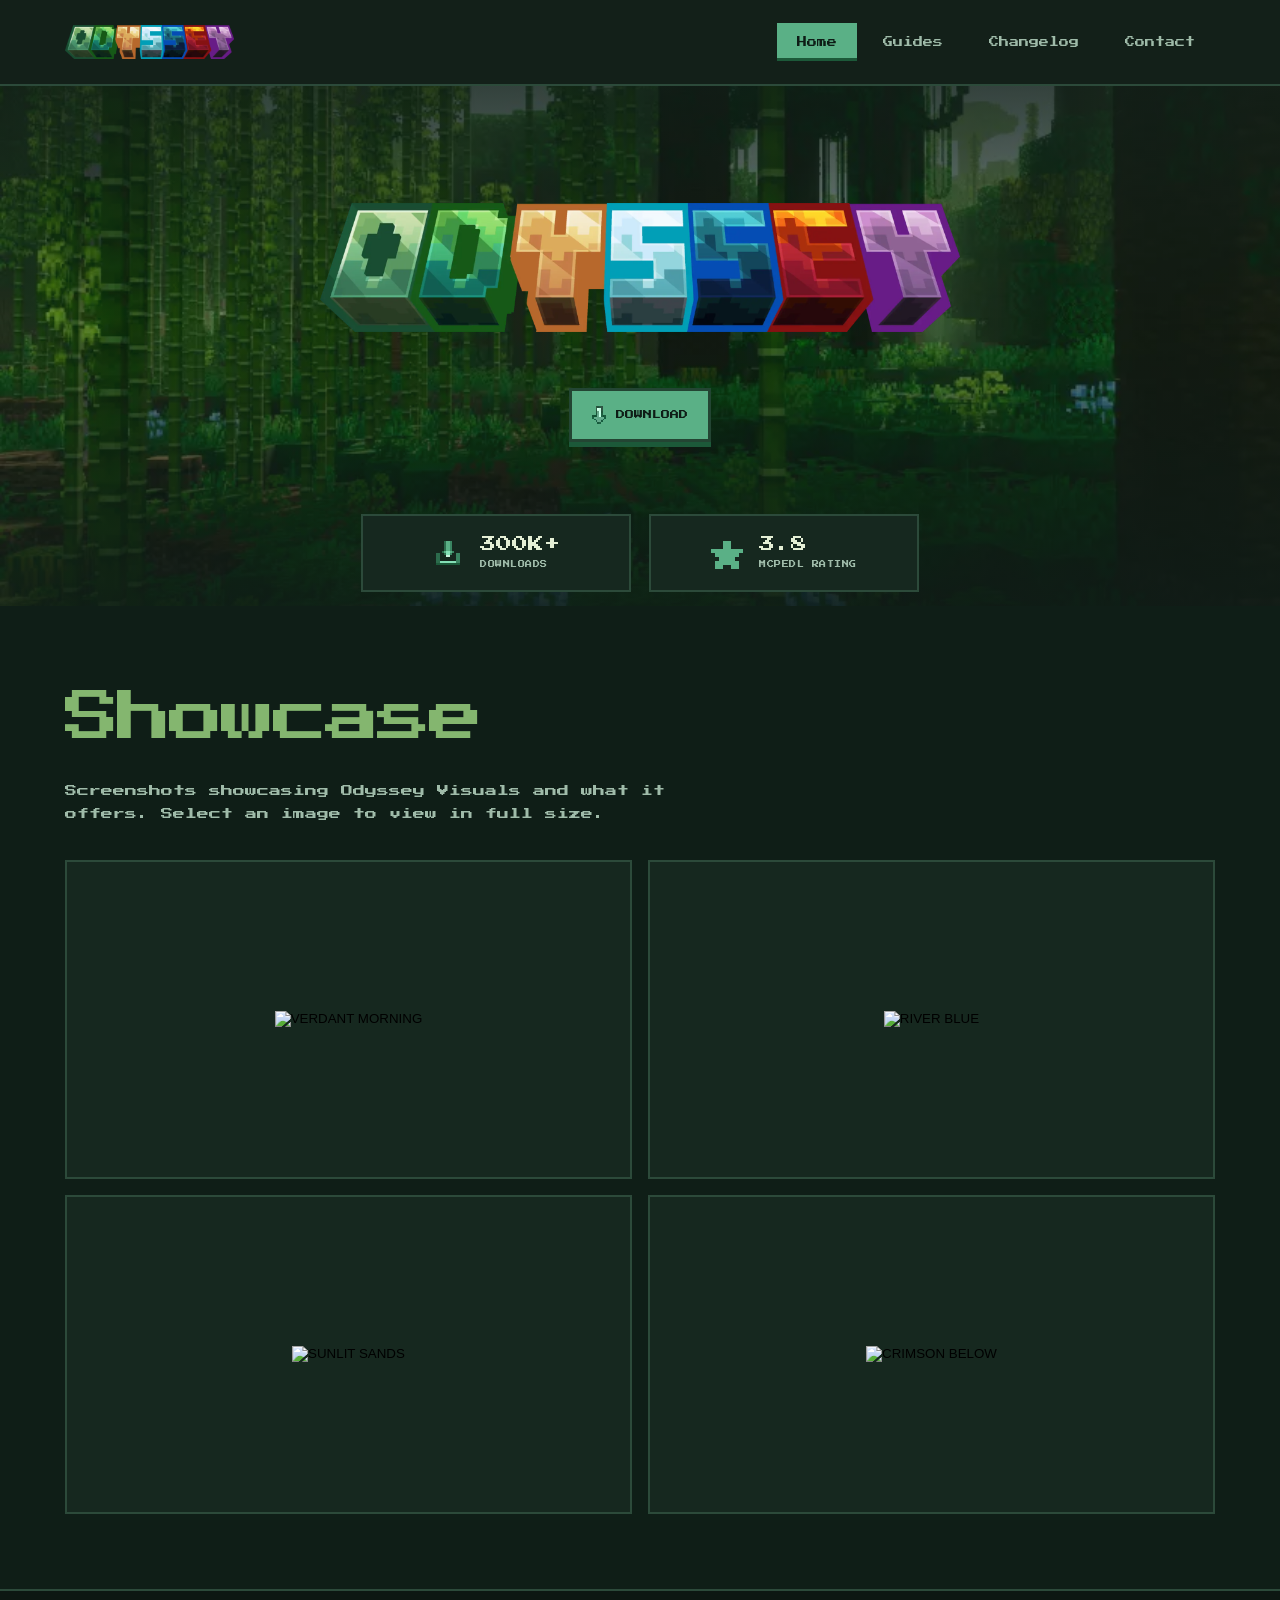
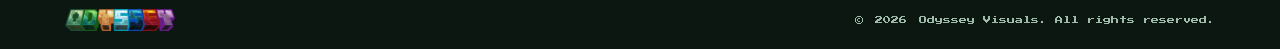
==== commit abc952cd: "ddddddddddddddd" ====
--- a/index.html
+++ b/index.html
@@ -9,10 +9,10 @@
 <meta property="og:type" content="website">
 <meta property="og:title" content="Odyssey Visuals | Minecraft Bedrock Visual Pack">
 <meta property="og:description" content="Cinematic skies, gentler light, and hand-tuned biome color for Minecraft Bedrock.">
-<meta property="og:image" content="/assets/forest-odyssey.png">
+<meta property="og:image" content="/assets/forest-odyssey.webp">
 <meta property="og:url" content="https://odysseyvisuals.github.io/">
 <meta name="twitter:card" content="summary_large_image">
-<link rel="icon" href="/assets/favicon.png" type="image/png">
+<link rel="icon" href="/assets/favicon.webp" type="image/webp">
 <link rel="preconnect" href="https://fonts.googleapis.com">
 <link rel="preconnect" href="https://fonts.gstatic.com" crossorigin>
 <link rel="stylesheet" href="https://fonts.googleapis.com/css2?family=Manrope:wght@400;600;700;800&family=Press+Start+2P&display=swap">
@@ -26,7 +26,7 @@
   <section class="hero hero-banner">
     <div class="hero-banner-scrim" aria-hidden="true"></div>
     <div class="shell hero-banner-inner">
-      <img class="hero-logo" src="/assets/logo.png" alt="Odyssey Visuals logo">
+      <img class="hero-logo" src="/assets/logo.webp" alt="Odyssey Visuals logo">
       <div class="actions" id="hero-actions"></div>
     </div>
     <div class="shell stats-strip" id="stats-strip"></div>
--- a/styles.css
+++ b/styles.css
@@ -91,7 +91,7 @@
 .stat-row{display:flex;flex-wrap:wrap;gap:20px;color:var(--muted);font:8px/1.5 var(--pixel)}
 
 /* ---------- Hero ---------- */
-.hero-banner{padding:0 0 60px;min-height:520px;display:flex;flex-direction:column;align-items:center;justify-content:center;position:relative;background:url('/assets/hero-banner.png') center/cover no-repeat,#152219}
+.hero-banner{padding:0 0 60px;min-height:520px;display:flex;flex-direction:column;align-items:center;justify-content:center;position:relative;background:url('/assets/hero-banner.webp') center/cover no-repeat,#152219}
 .hero-banner-scrim{position:absolute;inset:0;background:linear-gradient(180deg,#101c17cc,#101c1766 45%,#101c17e6)}
 .hero-banner-inner{position:relative;z-index:1;text-align:center;display:flex;flex-direction:column;align-items:center;padding:70px 0}
 .hero-logo{width:min(640px,85%);height:auto}
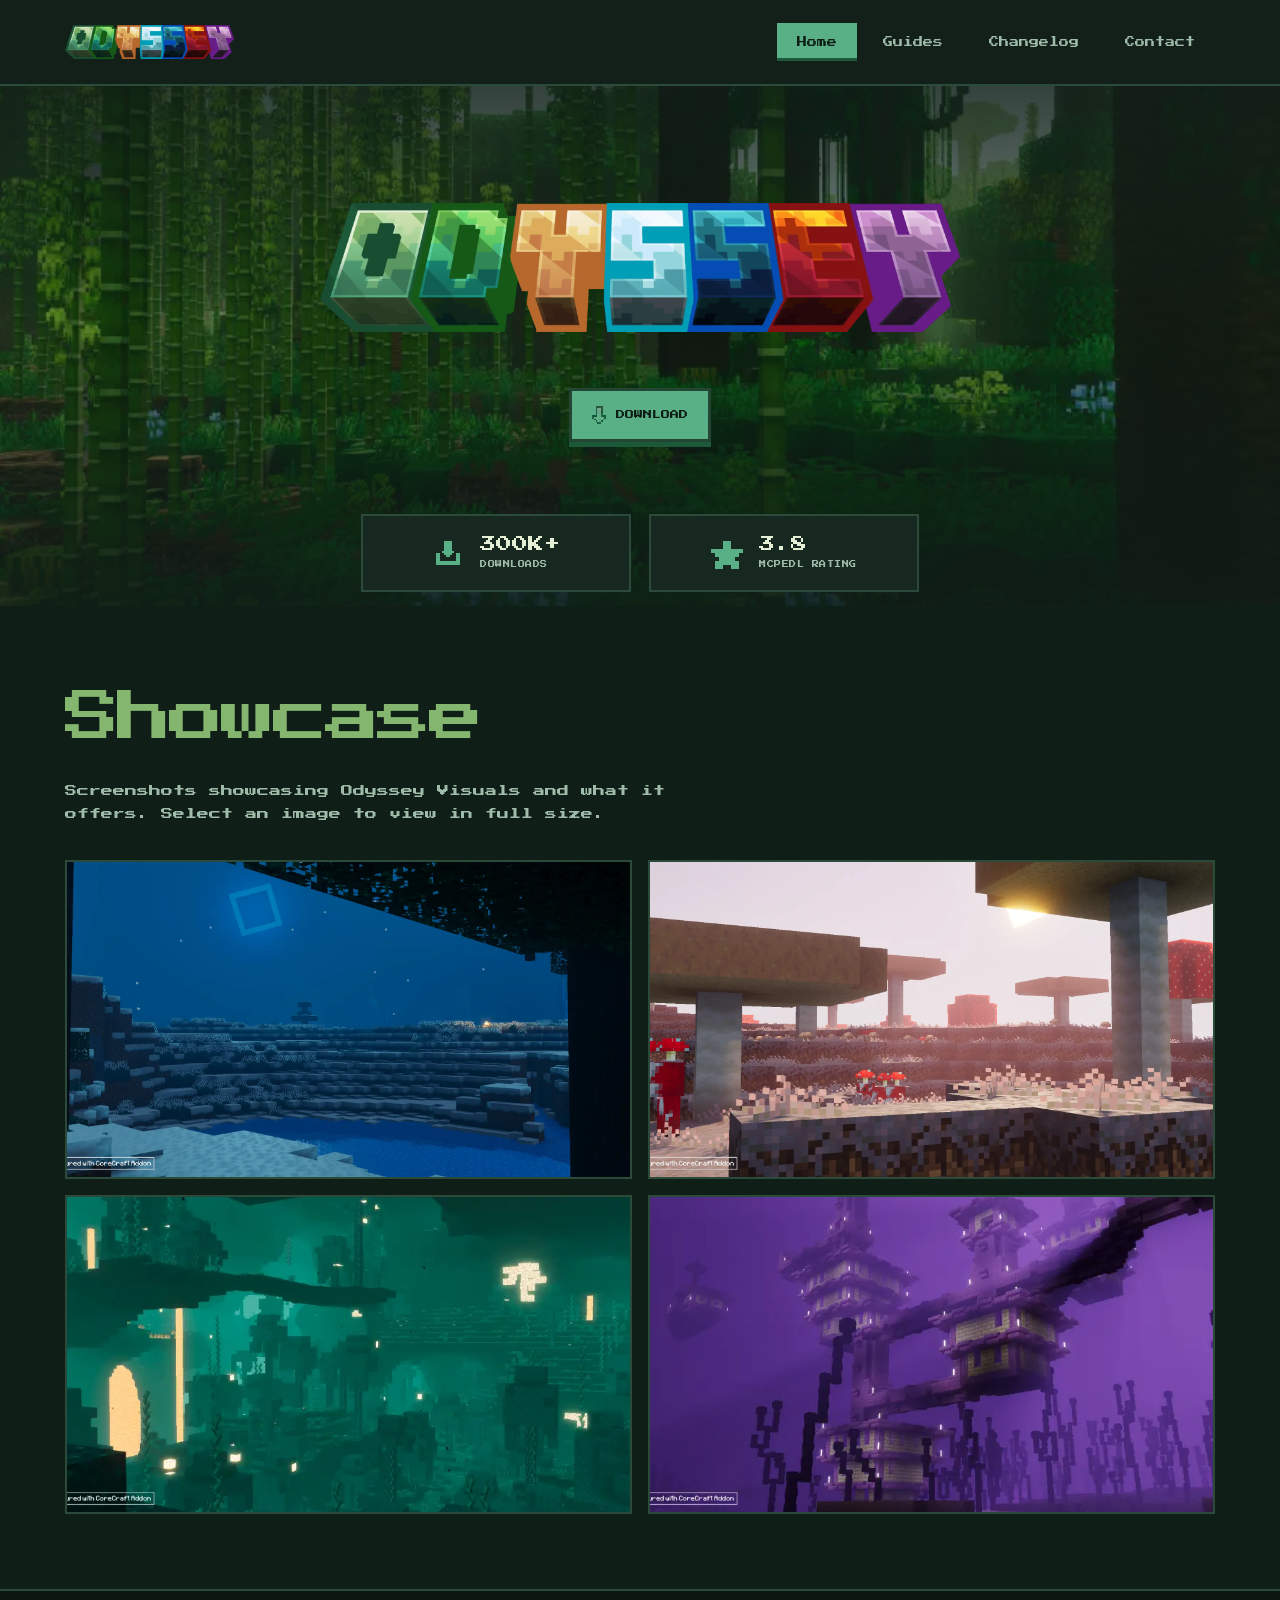
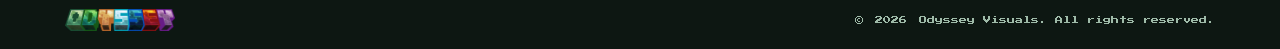
==== commit ed5bd535: "more ui improvements" ====
--- a/index.html
+++ b/index.html
@@ -9,7 +9,7 @@
 <meta property="og:type" content="website">
 <meta property="og:title" content="Odyssey Visuals | Minecraft Bedrock Visual Pack">
 <meta property="og:description" content="Cinematic skies, gentler light, and hand-tuned biome color for Minecraft Bedrock.">
-<meta property="og:image" content="/assets/forest-odyssey.webp">
+<meta property="og:image" content="/assets/image1.webp">
 <meta property="og:url" content="https://odysseyvisuals.github.io/">
 <meta name="twitter:card" content="summary_large_image">
 <link rel="icon" href="/assets/favicon.webp" type="image/webp">
@@ -53,6 +53,7 @@
 
 <dialog class="lightbox" aria-label="Expanded gallery image">
   <button class="lightbox-close" aria-label="Close gallery">×</button>
+  <p class="lightbox-tag"></p>
   <img src="" alt="">
 </dialog>
 
--- a/styles.css
+++ b/styles.css
@@ -15,6 +15,10 @@
   --discord-light:#eef0ff;
   --pixel:'Press Start 2P',monospace
 }
+
+::selection{background:var(--jade);color:var(--bg)}
+::-moz-selection{background:var(--jade);color:var(--bg)
+}
 *{box-sizing:border-box}
 html{scroll-behavior:smooth;height:100%}
 body{margin:0;background:var(--bg);color:var(--ink);font:12px/1.9 var(--pixel);min-height:100%;display:flex;flex-direction:column}
@@ -86,8 +90,8 @@
 .mc-icon-arrow{display:inline-block;width:0;height:0;border-top:4px solid transparent;border-bottom:4px solid transparent;border-left:6px solid currentColor;vertical-align:middle}
 .mc-icon-arrow-left{display:inline-block;width:0;height:0;border-top:4px solid transparent;border-bottom:4px solid transparent;border-right:6px solid currentColor;vertical-align:middle}
 .mc-icon-down{display:inline-block;width:0;height:0;border-left:4px solid transparent;border-right:4px solid transparent;border-top:6px solid currentColor;vertical-align:middle}
-.mc-icon-download{display:inline-flex;align-items:center;justify-content:center;width:14px;height:18px;vertical-align:middle;image-rendering:pixelated;image-rendering:crisp-edges}
-.mc-icon-download img{width:100%;height:100%;display:block}
+.mc-icon-download{position:relative;z-index:2;isolation:isolate;display:inline-flex;align-items:center;justify-content:center;width:14px;height:18px;vertical-align:middle;image-rendering:pixelated;image-rendering:crisp-edges}
+.mc-icon-download img{width:100%;height:100%;display:block;position:relative;z-index:1}
 .stat-row{display:flex;flex-wrap:wrap;gap:20px;color:var(--muted);font:8px/1.5 var(--pixel)}
 
 /* ---------- Hero ---------- */
@@ -167,7 +171,9 @@
   animation:shine-sweep 3.2s ease-in-out infinite;
   pointer-events:none;
   mix-blend-mode:var(--shine-blend);
-}
+  z-index:0;
+}
+.shine-btn>*{position:relative;z-index:1}
 @keyframes shine-sweep{
   0%{left:-60%}
   35%{left:130%}
@@ -259,6 +265,13 @@
 .lightbox img{display:block;width:100%;max-height:78vh;object-fit:contain}
 .lightbox-close{position:absolute;right:22px;top:22px;background:#16261f;color:var(--jade);border:2px solid var(--jade);font:20px var(--pixel);cursor:pointer;border-radius:0}
 
+/* Gallery image popup: X sits outside the top-right corner of the image/dialog,
+   and a small tag caption sits above the image, matching the grid-tile tag style. */
+.lightbox:not(.download-modal):not(.changelog-modal){overflow:visible}
+.lightbox:not(.download-modal):not(.changelog-modal) .lightbox-close{right:-14px;top:-14px}
+.lightbox-tag{margin:0 0 10px;padding:8px 10px;display:inline-block;background:#101c17e8;border:1px solid var(--panel-line);font:7px/1.5 var(--pixel);color:var(--jade-light)}
+.lightbox-tag:empty{display:none}
+
 /* ---------- Download modal ---------- */
 .download-modal{max-width:420px;width:90vw;padding:34px 28px 30px}
 .download-modal-body h3{margin:0 0 26px}
@@ -302,9 +315,31 @@
 .reveal{opacity:0;transform:translateY(15px);transition:.55s}
 .reveal.show{opacity:1;transform:none}
 :focus-visible{outline:2px solid var(--jade);outline-offset:2px}
-.error-page{padding:120px 0;text-align:center}
-.error-page .pixel-tag{justify-content:center}
-.error-page h1{font-size:clamp(40px,8vw,80px)}
+.error-page{min-height:100vh;display:flex;align-items:center;justify-content:center;padding:60px 0;text-align:center;position:relative;overflow:hidden;background:radial-gradient(ellipse at center 30%,#1a3226 0%,var(--bg) 70%)}
+.error-page::before{content:'';position:absolute;inset:0;background-image:linear-gradient(var(--panel-line) 1px,transparent 1px),linear-gradient(90deg,var(--panel-line) 1px,transparent 1px);background-size:40px 40px;opacity:.15;pointer-events:none}
+.error-inner{position:relative;z-index:1;display:flex;flex-direction:column;align-items:center}
+.error-page .pixel-tag{justify-content:center;color:var(--jade-light)}
+.error-page h1{font-size:clamp(36px,7vw,68px);margin:14px 0 10px;line-height:1.15}
+.error-page h1 em{color:var(--jade);font-style:normal}
+.error-page>.shell>p:not(.pixel-tag){color:var(--muted);font-size:14px}
+.error-sprite{
+  width:70px;height:128px;
+  margin-bottom:18px;
+  background-image:url('/assets/emote-touch.png');
+  background-repeat:no-repeat;
+  background-size:1050px 128px;
+  image-rendering:pixelated;
+  transform:scale(2);
+  transform-origin:bottom center;
+  animation:error-sprite-play 1.5s steps(15) infinite;
+}
+@keyframes error-sprite-play{
+  from{background-position:0 0}
+  to{background-position:-1050px 0}
+}
+@media(prefers-reduced-motion:reduce){
+  .error-sprite{animation:none;background-position:0 0}
+}
 
 /* ---------- Responsive ---------- */
 @media(max-width:850px){
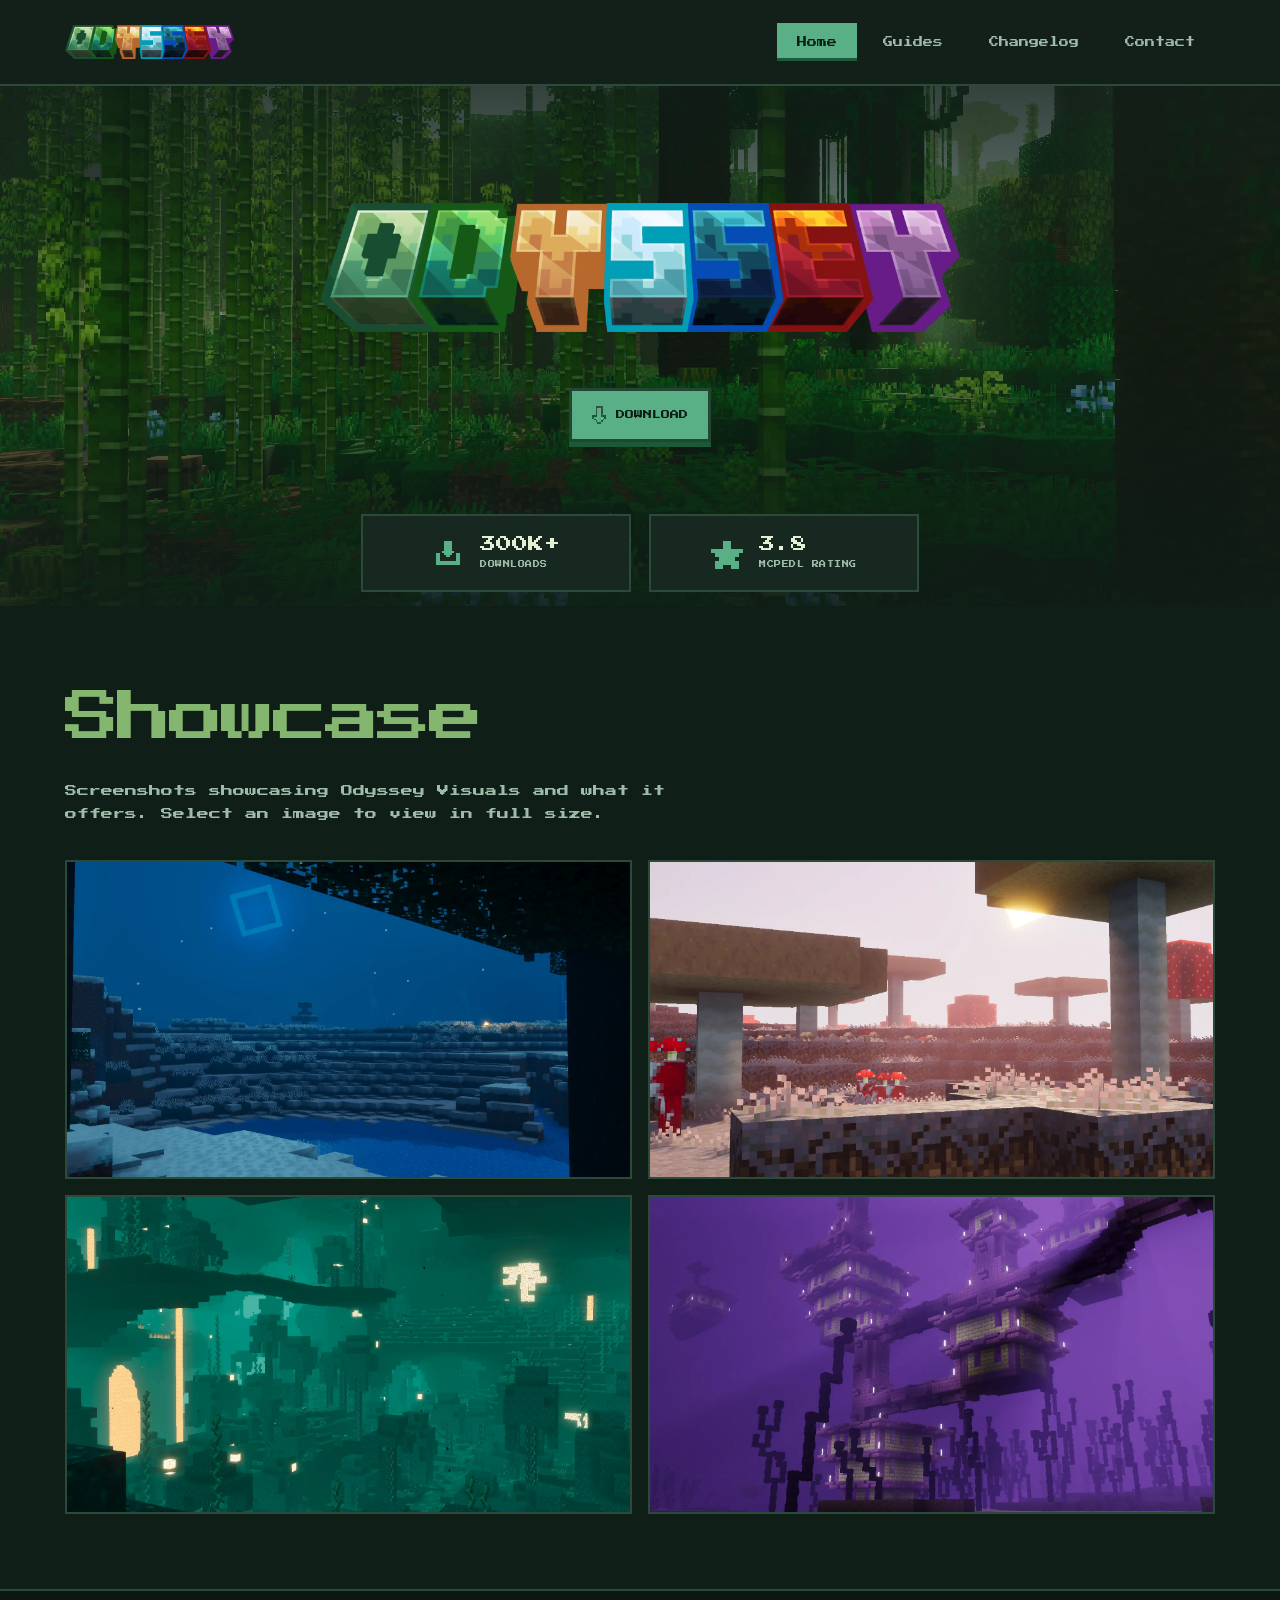
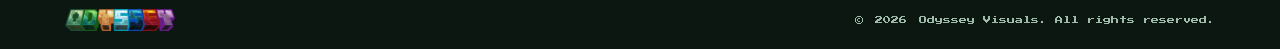
==== commit c9227761: "promo banner for bop update base" ====
--- a/index.html
+++ b/index.html
@@ -41,6 +41,8 @@
     </div>
   </dialog>
 
+  <section class="promo-banner" id="promo-banner" hidden></section>
+
   <section class="content-section gallery-page">
     <div class="shell gallery-intro">
       <h2>Showcase</h2>
--- a/styles.css
+++ b/styles.css
@@ -98,10 +98,25 @@
 .hero-banner{padding:0 0 60px;min-height:520px;display:flex;flex-direction:column;align-items:center;justify-content:center;position:relative;background:url('/assets/hero-banner.webp') center/cover no-repeat,#152219}
 .hero-banner-scrim{position:absolute;inset:0;background:linear-gradient(180deg,#101c17cc,#101c1766 45%,#101c17e6)}
 .hero-banner-inner{position:relative;z-index:1;text-align:center;display:flex;flex-direction:column;align-items:center;padding:70px 0}
+img{-webkit-user-drag:none;user-drag:none;-webkit-touch-callout:none;user-select:none}
 .hero-logo{width:min(640px,85%);height:auto}
 .hero-banner-inner .pixel-tag{margin:26px 0 6px;text-align:center}
 .hero-banner-inner .actions{justify-content:center;margin:56px 0 0}
 .hero-banner-inner .stat-row{justify-content:center}
+
+/* ---------- Promo banner ---------- */
+.promo-banner{position:relative;overflow:hidden;min-height:var(--promo-height,320px);display:flex;align-items:center;justify-content:center;background:#14181a;border-top:2px solid var(--panel-line);border-bottom:2px solid var(--panel-line)}
+.promo-banner[hidden]{display:none}
+.promo-banner-media{position:absolute;inset:0;z-index:0;width:100%;height:100%;object-fit:cover;object-position:center var(--promo-focal-y,50%)}
+.promo-banner-scrim{position:absolute;inset:0;z-index:1;background:linear-gradient(180deg,var(--promo-scrim-top,#0a0c0db3),var(--promo-scrim-bottom,#0a0c0de6))}
+.promo-banner-inner{position:relative;z-index:2;text-align:center;padding:var(--promo-text-border-padding,64px 0);box-sizing:border-box;color:var(--promo-text-color,inherit);border:var(--promo-text-border,none);border-radius:var(--promo-text-border-radius,0);margin:0 auto}
+.promo-banner-headline{font:clamp(19px,3.2vw,32px)/1.5 var(--pixel);letter-spacing:-2px;margin:0 0 14px;color:inherit}
+.promo-banner-subtext{max-width:560px;margin:0 auto;color:inherit;font-size:13px;opacity:.85}
+@media(max-width:520px){
+  .promo-banner{min-height:var(--promo-height-mobile,250px)}
+  .promo-banner-media{object-position:center var(--promo-focal-y-mobile,50%)}
+  .promo-banner-inner{padding:var(--promo-text-border-padding,42px 0)}
+}
 
 /* ---------- Sections ---------- */
 .block-section{padding:88px 0}
@@ -195,13 +210,25 @@
 .feature-card p{color:var(--muted);font-size:12px;margin:0}
 .feature-icon{color:var(--jade);font-size:27px;display:block;margin-bottom:28px}
 
-.guides-grid{display:grid;grid-template-columns:repeat(3,1fr);gap:16px}
-.guide summary{cursor:default;list-style:none}
+.guides-grid{display:grid;grid-template-columns:1fr;gap:16px;max-width:820px;margin:0 auto}
+.guide summary{cursor:pointer;list-style:none;display:flex;align-items:center;justify-content:space-between;gap:12px}
 .guide summary::-webkit-details-marker{display:none}
-.guide .platform{display:block;margin-bottom:22px;color:var(--mist);font:10px/1.5 var(--pixel)}
-.guide ol{margin:0;padding-left:22px;color:var(--muted);font-size:12px}
-.guide li{padding:8px 0}
+.guide summary::after{content:'+';color:var(--jade);font-size:16px;flex-shrink:0}
+.guide[open] summary::after{content:'−'}
+.guide[open] summary{margin-bottom:18px}
+.guide .platform{display:block;color:var(--mist);font:10px/1.5 var(--pixel)}
+.guide summary h3{margin:0}
 .guide a{color:var(--jade);text-decoration:underline}
+.guide-setup-label{margin:0 0 14px;font:9px/1.6 var(--pixel);color:var(--ink);text-decoration:underline;text-underline-offset:3px}
+.guide-setup{list-style:none;margin:0;padding:0;display:flex;flex-direction:column;gap:10px}
+.guide-step{padding:10px 12px;border-left:2px solid var(--panel-line);color:var(--muted);font-size:12.5px;line-height:1.6}
+.guide-step b{color:var(--jade-light)}
+.guide-note{
+  list-style:none;
+  padding:10px 12px;
+  background:#16261f;border-left:3px solid var(--jade);
+  color:var(--ink);font-weight:600;font-size:12px;line-height:1.6;
+}
 
 .faq{margin-top:55px}
 .faq details{border-bottom:2px solid var(--line);padding:16px 0}
@@ -310,6 +337,25 @@
 .changelog-modal #changelog-modal-body h3{font-size:20px;margin:12px 0 20px;color:var(--jade-light)}
 .changelog-modal .change-details{margin:0;padding-left:20px;color:var(--muted);font-size:13px;line-height:1.8}
 .changelog-modal .change-details li{padding:4px 0}
+.change-section{margin-bottom:18px}
+.change-section:last-child{margin-bottom:0}
+.change-section h4{
+  display:flex;align-items:center;gap:8px;
+  font:9px/1.6 var(--pixel);color:var(--ink);
+  margin:0 0 8px;
+}
+.change-section h4::before{
+  content:'';
+  width:13px;height:13px;flex:none;
+  border:2px solid var(--jade);
+  background:transparent;
+}
+.change-note{
+  list-style:none;margin-left:-20px;
+  padding:10px 12px !important;
+  background:#16261f;border-left:3px solid var(--jade);
+  color:var(--ink);font-weight:600;font-size:12.5px;
+}
 
 /* ---------- Misc ---------- */
 .reveal{opacity:0;transform:translateY(15px);transition:.55s}
@@ -319,9 +365,22 @@
 .error-page::before{content:'';position:absolute;inset:0;background-image:linear-gradient(var(--panel-line) 1px,transparent 1px),linear-gradient(90deg,var(--panel-line) 1px,transparent 1px);background-size:40px 40px;opacity:.15;pointer-events:none}
 .error-inner{position:relative;z-index:1;display:flex;flex-direction:column;align-items:center}
 .error-page .pixel-tag{justify-content:center;color:var(--jade-light)}
-.error-page h1{font-size:clamp(36px,7vw,68px);margin:14px 0 10px;line-height:1.15}
-.error-page h1 em{color:var(--jade);font-style:normal}
-.error-page>.shell>p:not(.pixel-tag){color:var(--muted);font-size:14px}
+.error-code{
+  font-size:clamp(90px,18vw,190px);
+  line-height:.9;
+  margin:8px 0 6px;
+  color:var(--jade);
+  letter-spacing:-4px;
+  text-shadow:0 6px 0 var(--jade-deep);
+}
+.error-subtitle{
+  font:clamp(15px,2.2vw,22px)/1.5 var(--pixel);
+  letter-spacing:-1px;
+  margin:0 0 16px;
+  color:var(--ink);
+}
+.error-subtitle em{color:var(--mint);font-style:normal}
+.error-page>.shell>p:not(.pixel-tag):not(.error-subtitle){color:var(--muted);font-size:14px}
 .error-sprite{
   width:70px;height:128px;
   margin-bottom:18px;
@@ -354,15 +413,7 @@
   .discord-copy>p:not(.pixel-tag){margin-left:auto;margin-right:auto}
   .discord-copy-full{display:none}
   .discord-copy-short{display:block}
-  .guides-grid{grid-template-columns:1fr}
   .guide{padding:18px 20px}
-  .guide summary{cursor:pointer;display:flex;align-items:center;justify-content:space-between;gap:12px}
-  .guide summary .platform{margin-bottom:0}
-  .guide summary h3{margin:0}
-  .guide summary::after{content:'+';color:var(--jade);font-size:16px;flex-shrink:0}
-  .guide[open] summary::after{content:'−'}
-  .guide[open] summary{margin-bottom:18px}
-  .guide ol{padding-left:18px}
   .feature-grid{grid-template-columns:1fr 1fr}
   .update-inner{align-items:flex-start;flex-direction:column}
   .footer-inner{align-items:flex-start;flex-direction:column}
@@ -379,6 +430,27 @@
   .hero-logo{width:90%}
   .discord-section{padding:56px 0}
   .discord-float{width:min(150px,55vw);height:auto}
+
+  /* Gallery/changelog popups: use almost the full screen on mobile instead of
+     shrinking to 90vw with extra padding — the image was rendering noticeably
+     smaller than the viewport. Keep the browser's default fixed/centered
+     dialog positioning (don't set position here) so it stays centered over
+     the current viewport regardless of scroll position. */
+  .lightbox{width:96vw;max-width:96vw;max-height:92vh;padding:10px 10px 14px;margin:auto}
+  .lightbox:not(.download-modal):not(.changelog-modal){
+    overflow:visible;
+  }
+  .lightbox:not(.download-modal):not(.changelog-modal) img{
+    max-height:78vh;
+    display:block;
+  }
+  .lightbox:not(.download-modal):not(.changelog-modal) .lightbox-close{
+    right:-8px;
+    top:-38px;
+    z-index:5;
+  }
+  .lightbox-tag{font-size:6px;padding:6px 8px;margin-bottom:8px}
+  .changelog-modal{max-height:88vh;overflow-y:auto}
 }
 @media(prefers-reduced-motion:reduce){
   .reveal{opacity:1;transform:none;transition:none}
